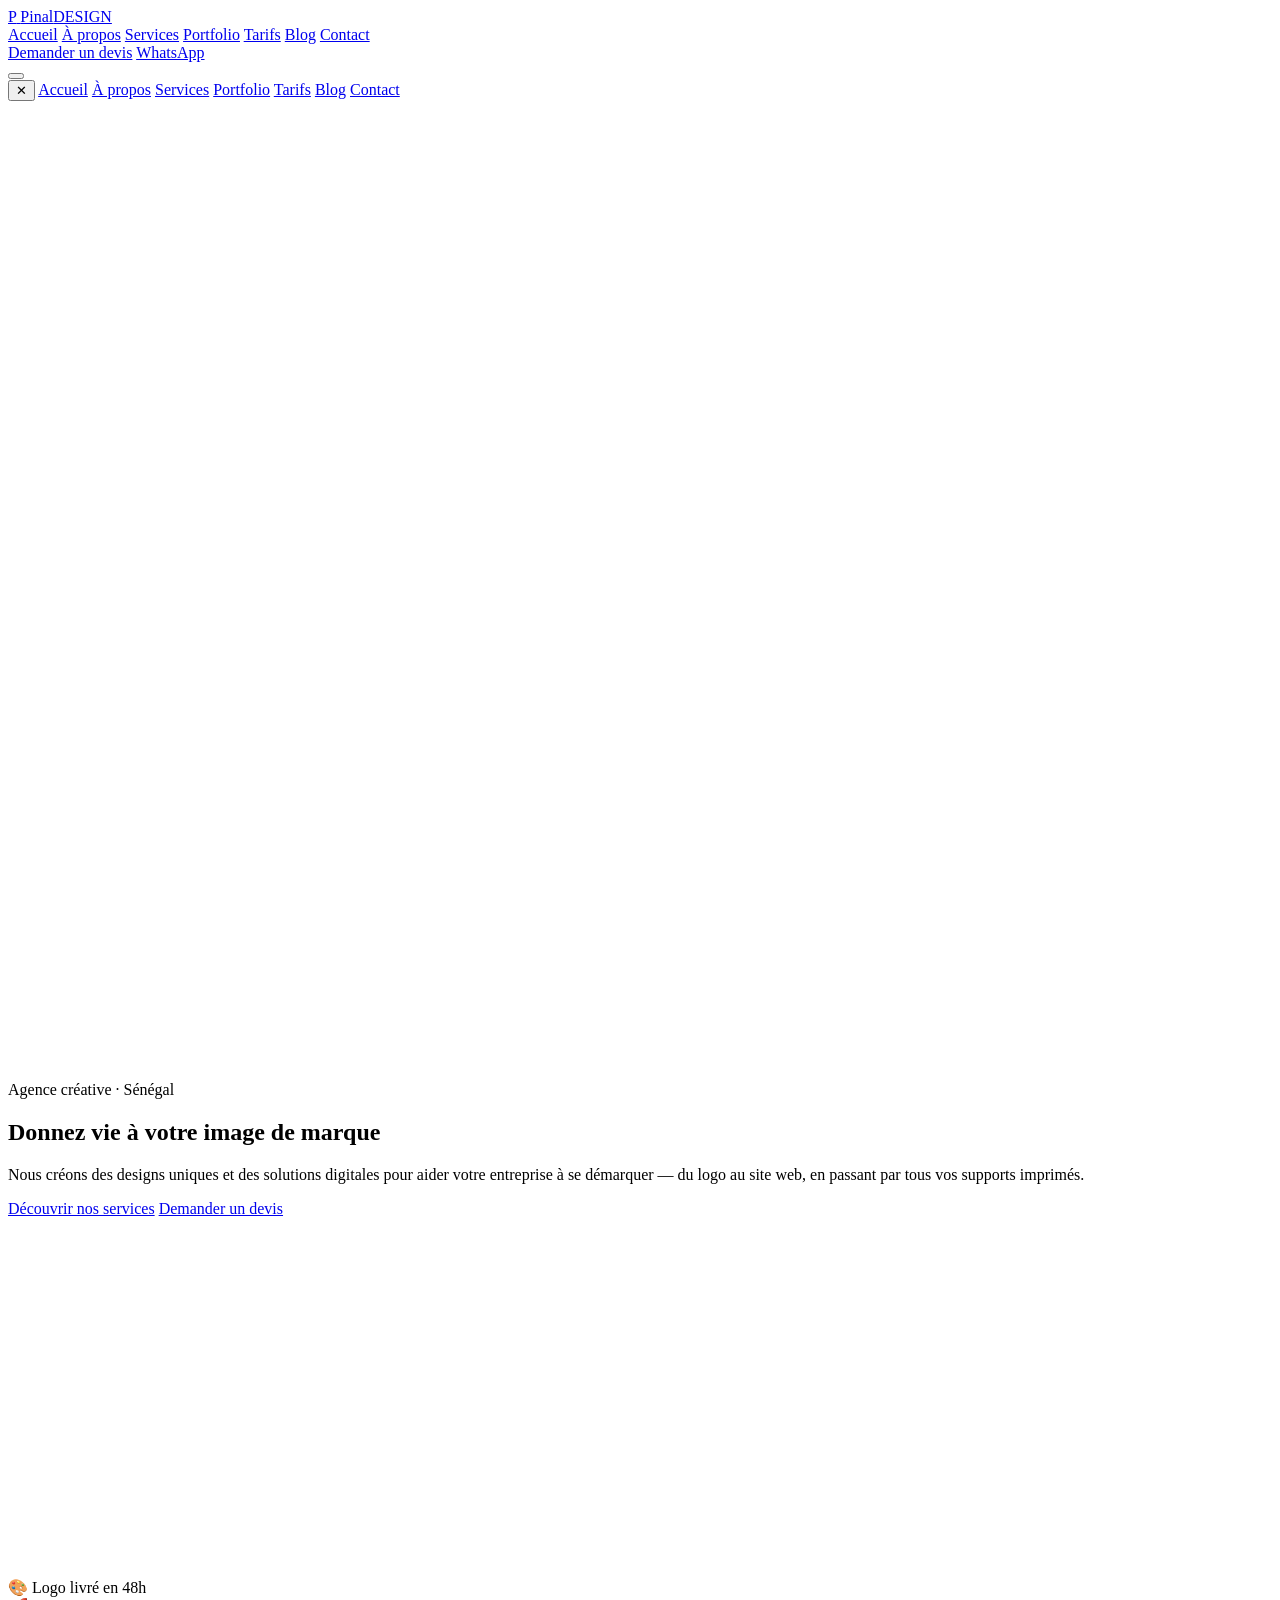
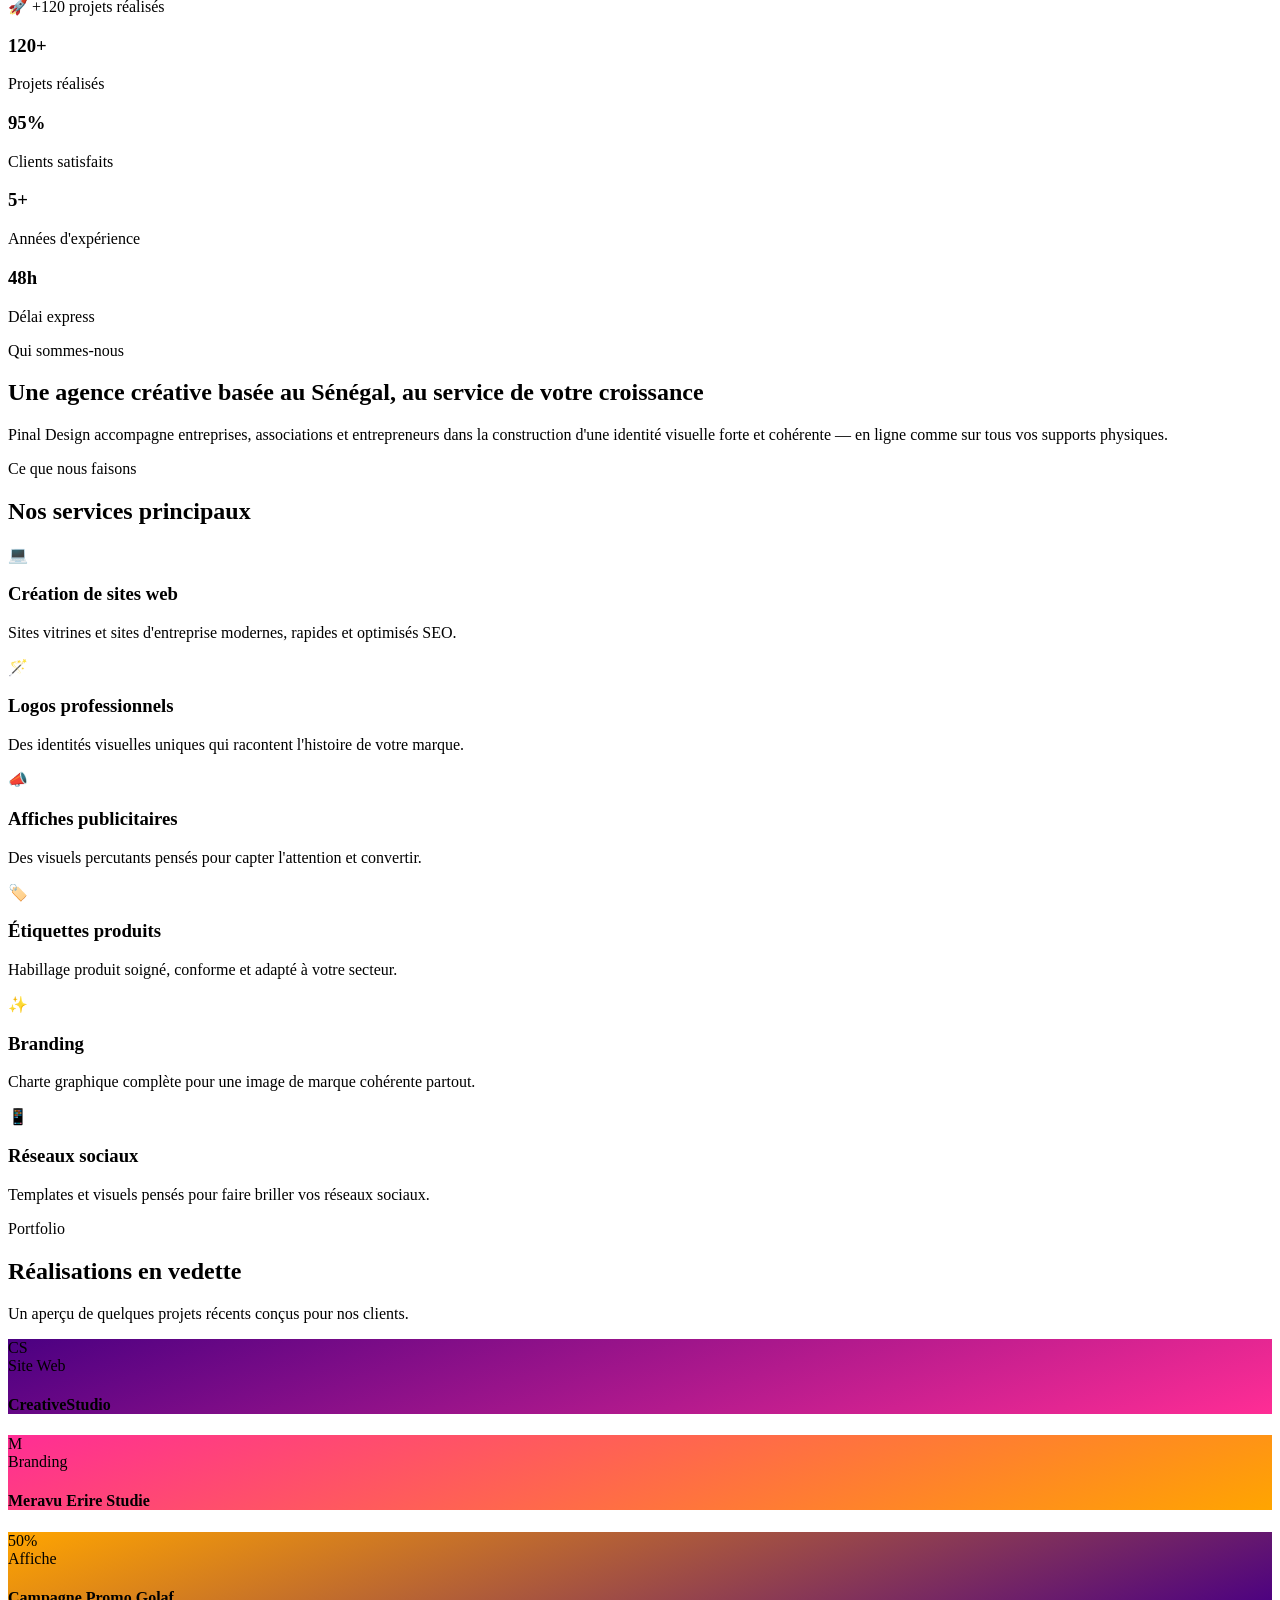
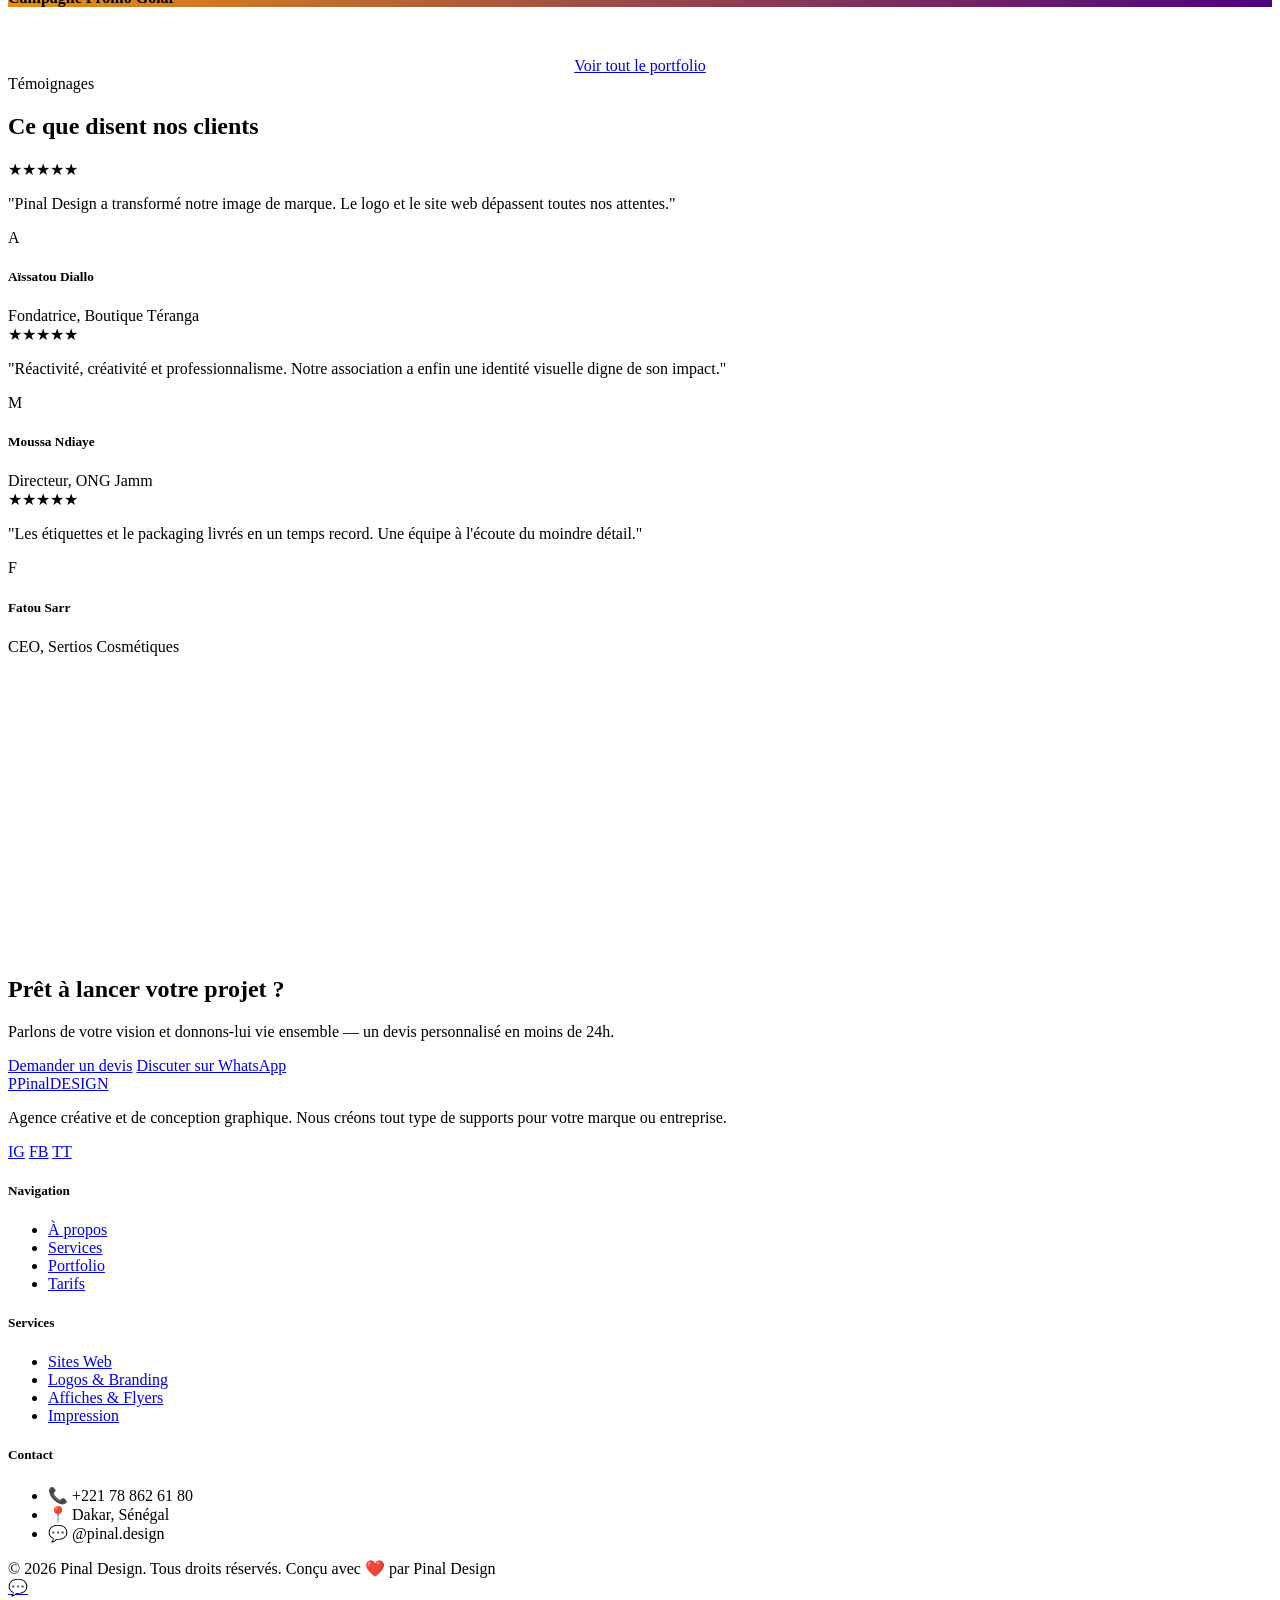
==== index.html @ b792a52a "Create index.html" ====
<!DOCTYPE html>
<html lang="fr">
<head>
<meta charset="UTF-8">
<meta name="viewport" content="width=device-width, initial-scale=1.0">
<title>Pinal Design — Agence Créative & Conception Graphique au Sénégal</title>
<meta name="description" content="Pinal Design est une agence créative sénégalaise spécialisée en branding, logos, sites web, affiches et supports imprimés. Donnez vie à votre image de marque.">
<link rel="icon" href="data:image/svg+xml,<svg xmlns=%22http://www.w3.org/2000/svg%22 viewBox=%220 0 100 100%22><text y=%22.9em%22 font-size=%2290%22>🎨</text></svg>">
<link rel="stylesheet" href="styles.css">
</head>
<body>

<!-- NAVBAR -->
<header class="navbar">
  <div class="container nav-inner">
    <a href="index.html" class="brand">
      <span class="mark">P</span>
      <span>Pinal<span class="sub">DESIGN</span></span>
    </a>
    <nav class="nav-links">
      <a href="index.html" class="active">Accueil</a>
      <a href="about.html">À propos</a>
      <a href="services.html">Services</a>
      <a href="portfolio.html">Portfolio</a>
      <a href="pricing.html">Tarifs</a>
      <a href="blog.html">Blog</a>
      <a href="contact.html">Contact</a>
    </nav>
    <div class="nav-cta">
      <a href="contact.html" class="btn btn-outline">Demander un devis</a>
      <a href="https://wa.me/221788626180" class="btn btn-primary">WhatsApp</a>
    </div>
    <button class="nav-toggle" aria-label="Menu"><span></span><span></span><span></span></button>
  </div>
</header>

<div class="mobile-menu">
  <button class="close-btn">✕</button>
  <a href="index.html">Accueil</a>
  <a href="about.html">À propos</a>
  <a href="services.html">Services</a>
  <a href="portfolio.html">Portfolio</a>
  <a href="pricing.html">Tarifs</a>
  <a href="blog.html">Blog</a>
  <a href="contact.html">Contact</a>
</div>

<!-- HERO -->
<section class="hero">
  <div class="blob" style="width:520px;height:520px;background:var(--violet);top:-120px;left:-160px;"></div>
  <div class="blob" style="width:460px;height:460px;background:var(--pink);bottom:-160px;right:-120px;opacity:0.35;"></div>
  <div class="container">
    <div class="hero-grid">
      <div class="reveal in">
        <div class="eyebrow">Agence créative · Sénégal</div>
        <h1>Donnez vie à <span class="grad-text">votre image</span> de marque</h1>
        <p class="lead">Nous créons des designs uniques et des solutions digitales pour aider votre entreprise à se démarquer — du logo au site web, en passant par tous vos supports imprimés.</p>
        <div class="hero-actions">
          <a href="services.html" class="btn btn-primary">Découvrir nos services</a>
          <a href="contact.html" class="btn btn-outline">Demander un devis</a>
        </div>
      </div>
      <div class="hero-visual reveal in">
        <div class="hero-card">
          <div class="shape" style="width:200px;height:200px;background:var(--grad-main);top:-40px;right:-40px;opacity:0.5;filter:blur(40px);"></div>
          <div class="shape" style="width:160px;height:160px;background:var(--orange);bottom:20px;left:-30px;opacity:0.3;filter:blur(50px);"></div>
        </div>
        <div class="float-chip" style="top:10%; left:-8%;">🎨 Logo livré en 48h</div>
        <div class="float-chip" style="bottom:14%; right:-10%; animation-delay:1.2s;">🚀 +120 projets réalisés</div>
      </div>
    </div>

    <div class="stats-bar">
      <div class="stat reveal"><h3>120+</h3><p>Projets réalisés</p></div>
      <div class="stat reveal"><h3>95%</h3><p>Clients satisfaits</p></div>
      <div class="stat reveal"><h3>5+</h3><p>Années d'expérience</p></div>
      <div class="stat reveal"><h3>48h</h3><p>Délai express</p></div>
    </div>
  </div>
</section>

<!-- PRESENTATION RAPIDE -->
<section>
  <div class="container">
    <div class="section-head reveal">
      <div class="eyebrow">Qui sommes-nous</div>
      <h2>Une agence créative basée au Sénégal, au service de votre croissance</h2>
      <p>Pinal Design accompagne entreprises, associations et entrepreneurs dans la construction d'une identité visuelle forte et cohérente — en ligne comme sur tous vos supports physiques.</p>
    </div>
  </div>
</section>

<!-- SERVICES PRINCIPAUX -->
<section style="padding-top:0;">
  <div class="container">
    <div class="section-head reveal">
      <div class="eyebrow">Ce que nous faisons</div>
      <h2>Nos services principaux</h2>
    </div>
    <div class="services-grid">
      <div class="card reveal">
        <div class="card-icon">💻</div>
        <h3>Création de sites web</h3>
        <p>Sites vitrines et sites d'entreprise modernes, rapides et optimisés SEO.</p>
      </div>
      <div class="card reveal">
        <div class="card-icon">🪄</div>
        <h3>Logos professionnels</h3>
        <p>Des identités visuelles uniques qui racontent l'histoire de votre marque.</p>
      </div>
      <div class="card reveal">
        <div class="card-icon">📣</div>
        <h3>Affiches publicitaires</h3>
        <p>Des visuels percutants pensés pour capter l'attention et convertir.</p>
      </div>
      <div class="card reveal">
        <div class="card-icon">🏷️</div>
        <h3>Étiquettes produits</h3>
        <p>Habillage produit soigné, conforme et adapté à votre secteur.</p>
      </div>
      <div class="card reveal">
        <div class="card-icon">✨</div>
        <h3>Branding</h3>
        <p>Charte graphique complète pour une image de marque cohérente partout.</p>
      </div>
      <div class="card reveal">
        <div class="card-icon">📱</div>
        <h3>Réseaux sociaux</h3>
        <p>Templates et visuels pensés pour faire briller vos réseaux sociaux.</p>
      </div>
    </div>
  </div>
</section>

<!-- REALISATIONS -->
<section>
  <div class="container">
    <div class="section-head reveal">
      <div class="eyebrow">Portfolio</div>
      <h2>Réalisations en vedette</h2>
      <p>Un aperçu de quelques projets récents conçus pour nos clients.</p>
    </div>
    <div class="work-grid">
      <div class="work-item reveal" style="background:linear-gradient(160deg,#4B0082,#FF2D95);">
        <div class="ph">CS</div>
        <div class="work-overlay"><span>Site Web</span><h4>CreativeStudio</h4></div>
      </div>
      <div class="work-item reveal" style="background:linear-gradient(160deg,#FF2D95,#FFA500);">
        <div class="ph">M</div>
        <div class="work-overlay"><span>Branding</span><h4>Meravu Erire Studie</h4></div>
      </div>
      <div class="work-item reveal" style="background:linear-gradient(160deg,#FFA500,#4B0082);">
        <div class="ph">50%</div>
        <div class="work-overlay"><span>Affiche</span><h4>Campagne Promo Golaf</h4></div>
      </div>
    </div>
    <div style="text-align:center; margin-top:50px;">
      <a href="portfolio.html" class="btn btn-outline">Voir tout le portfolio</a>
    </div>
  </div>
</section>

<!-- TESTIMONIALS -->
<section>
  <div class="container">
    <div class="section-head center reveal" style="margin-left:auto;margin-right:auto;">
      <div class="eyebrow">Témoignages</div>
      <h2>Ce que disent nos clients</h2>
    </div>
    <div class="testi-grid">
      <div class="testi-card reveal">
        <div class="testi-stars">★★★★★</div>
        <p>"Pinal Design a transformé notre image de marque. Le logo et le site web dépassent toutes nos attentes."</p>
        <div class="testi-person">
          <div class="testi-avatar">A</div>
          <div><h5>Aïssatou Diallo</h5><span>Fondatrice, Boutique Téranga</span></div>
        </div>
      </div>
      <div class="testi-card reveal">
        <div class="testi-stars">★★★★★</div>
        <p>"Réactivité, créativité et professionnalisme. Notre association a enfin une identité visuelle digne de son impact."</p>
        <div class="testi-person">
          <div class="testi-avatar">M</div>
          <div><h5>Moussa Ndiaye</h5><span>Directeur, ONG Jamm</span></div>
        </div>
      </div>
      <div class="testi-card reveal">
        <div class="testi-stars">★★★★★</div>
        <p>"Les étiquettes et le packaging livrés en un temps record. Une équipe à l'écoute du moindre détail."</p>
        <div class="testi-person">
          <div class="testi-avatar">F</div>
          <div><h5>Fatou Sarr</h5><span>CEO, Sertios Cosmétiques</span></div>
        </div>
      </div>
    </div>
  </div>
</section>

<!-- CTA -->
<section>
  <div class="container">
    <div class="cta-band reveal">
      <div class="blob" style="width:300px;height:300px;background:#fff;top:-100px;left:-60px;opacity:0.12;"></div>
      <h2>Prêt à lancer votre projet ?</h2>
      <p>Parlons de votre vision et donnons-lui vie ensemble — un devis personnalisé en moins de 24h.</p>
      <div class="hero-actions" style="justify-content:center;">
        <a href="contact.html" class="btn btn-primary">Demander un devis</a>
        <a href="https://wa.me/221788626180" class="btn btn-outline">Discuter sur WhatsApp</a>
      </div>
    </div>
  </div>
</section>

<!-- FOOTER -->
<footer>
  <div class="container">
    <div class="footer-grid">
      <div>
        <a href="index.html" class="brand"><span class="mark">P</span><span>Pinal<span class="sub">DESIGN</span></span></a>
        <p>Agence créative et de conception graphique. Nous créons tout type de supports pour votre marque ou entreprise.</p>
        <div class="social-row">
          <a href="#" aria-label="Instagram">IG</a>
          <a href="#" aria-label="Facebook">FB</a>
          <a href="#" aria-label="TikTok">TT</a>
        </div>
      </div>
      <div>
        <h5>Navigation</h5>
        <ul>
          <li><a href="about.html">À propos</a></li>
          <li><a href="services.html">Services</a></li>
          <li><a href="portfolio.html">Portfolio</a></li>
          <li><a href="pricing.html">Tarifs</a></li>
        </ul>
      </div>
      <div>
        <h5>Services</h5>
        <ul>
          <li><a href="services.html">Sites Web</a></li>
          <li><a href="services.html">Logos & Branding</a></li>
          <li><a href="services.html">Affiches & Flyers</a></li>
          <li><a href="services.html">Impression</a></li>
        </ul>
      </div>
      <div>
        <h5>Contact</h5>
        <ul>
          <li>📞 +221 78 862 61 80</li>
          <li>📍 Dakar, Sénégal</li>
          <li>💬 @pinal.design</li>
        </ul>
      </div>
    </div>
    <div class="footer-bottom">
      <span>© 2026 Pinal Design. Tous droits réservés.</span>
      <span>Conçu avec ❤️ par Pinal Design</span>
    </div>
  </div>
</footer>

<a href="https://wa.me/221788626180" class="wa-float" aria-label="WhatsApp">💬</a>

<script src="script.js"></script>
</body>
</html>
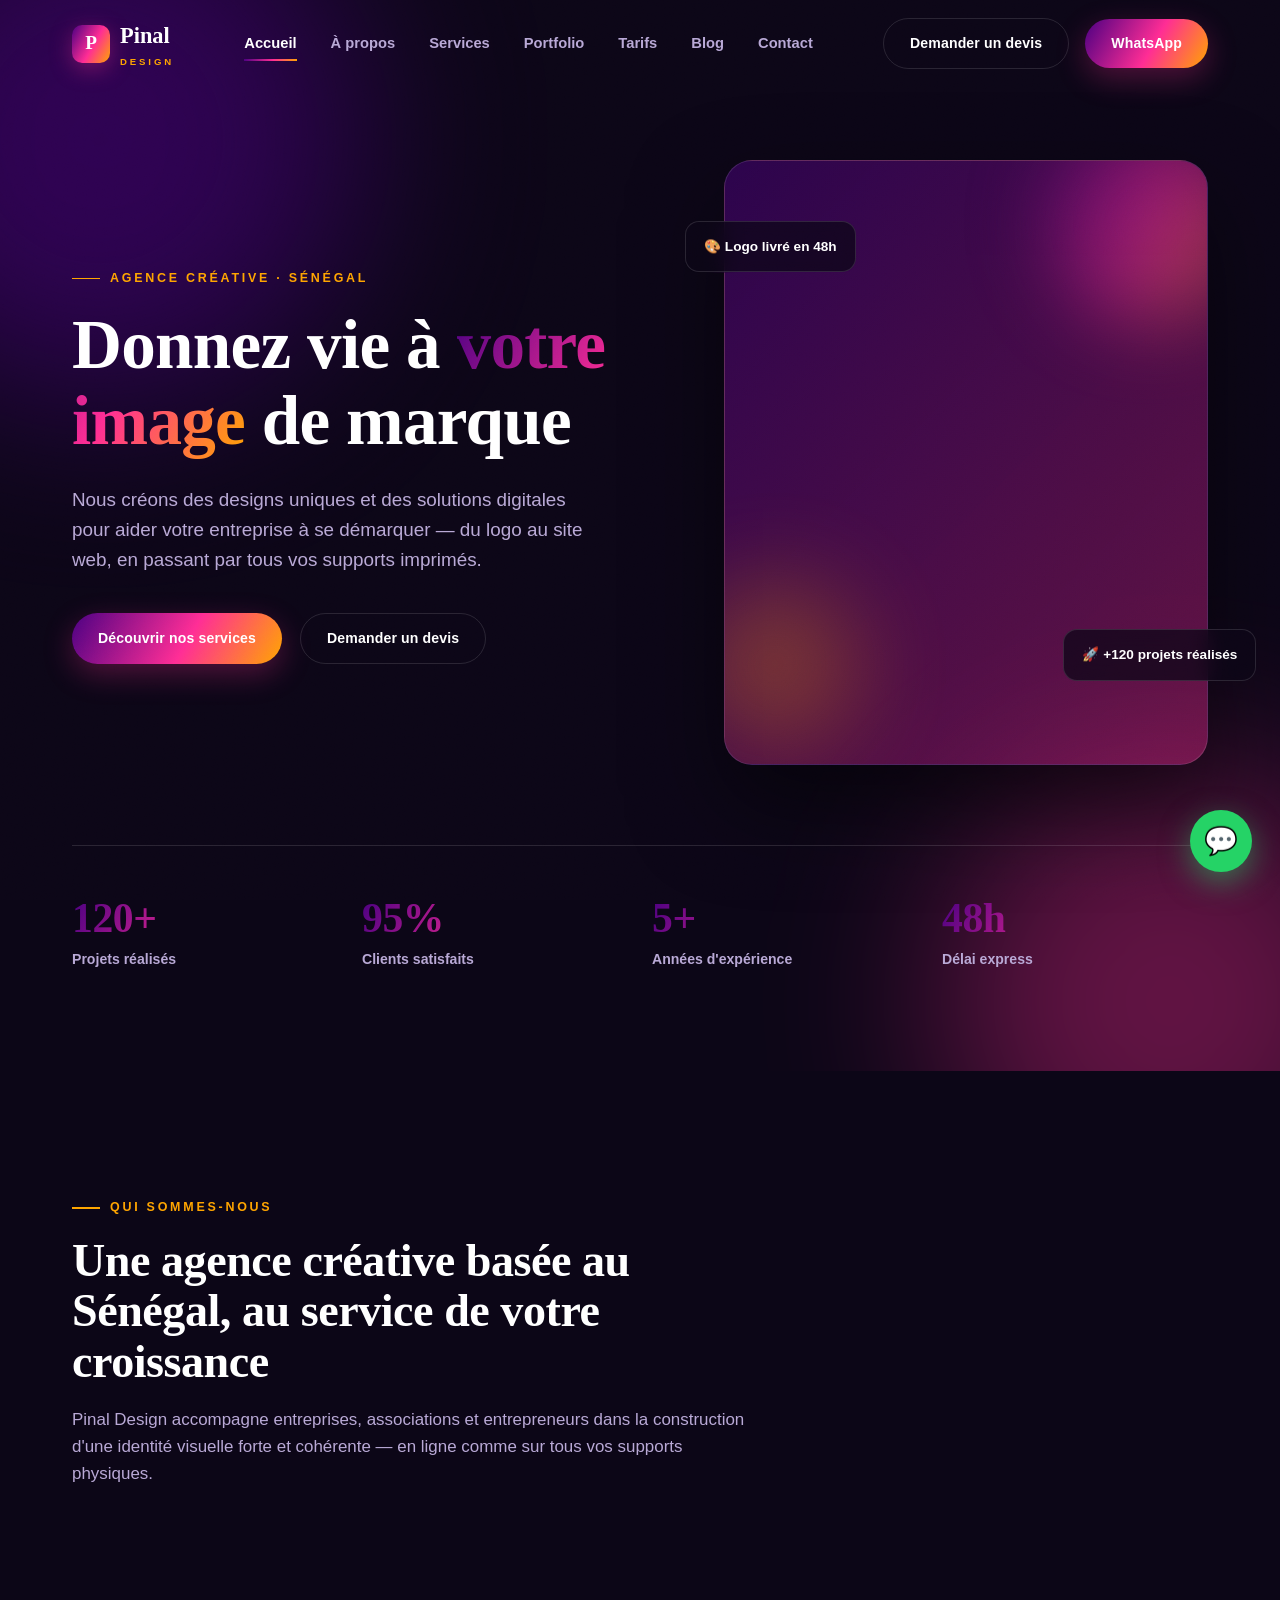
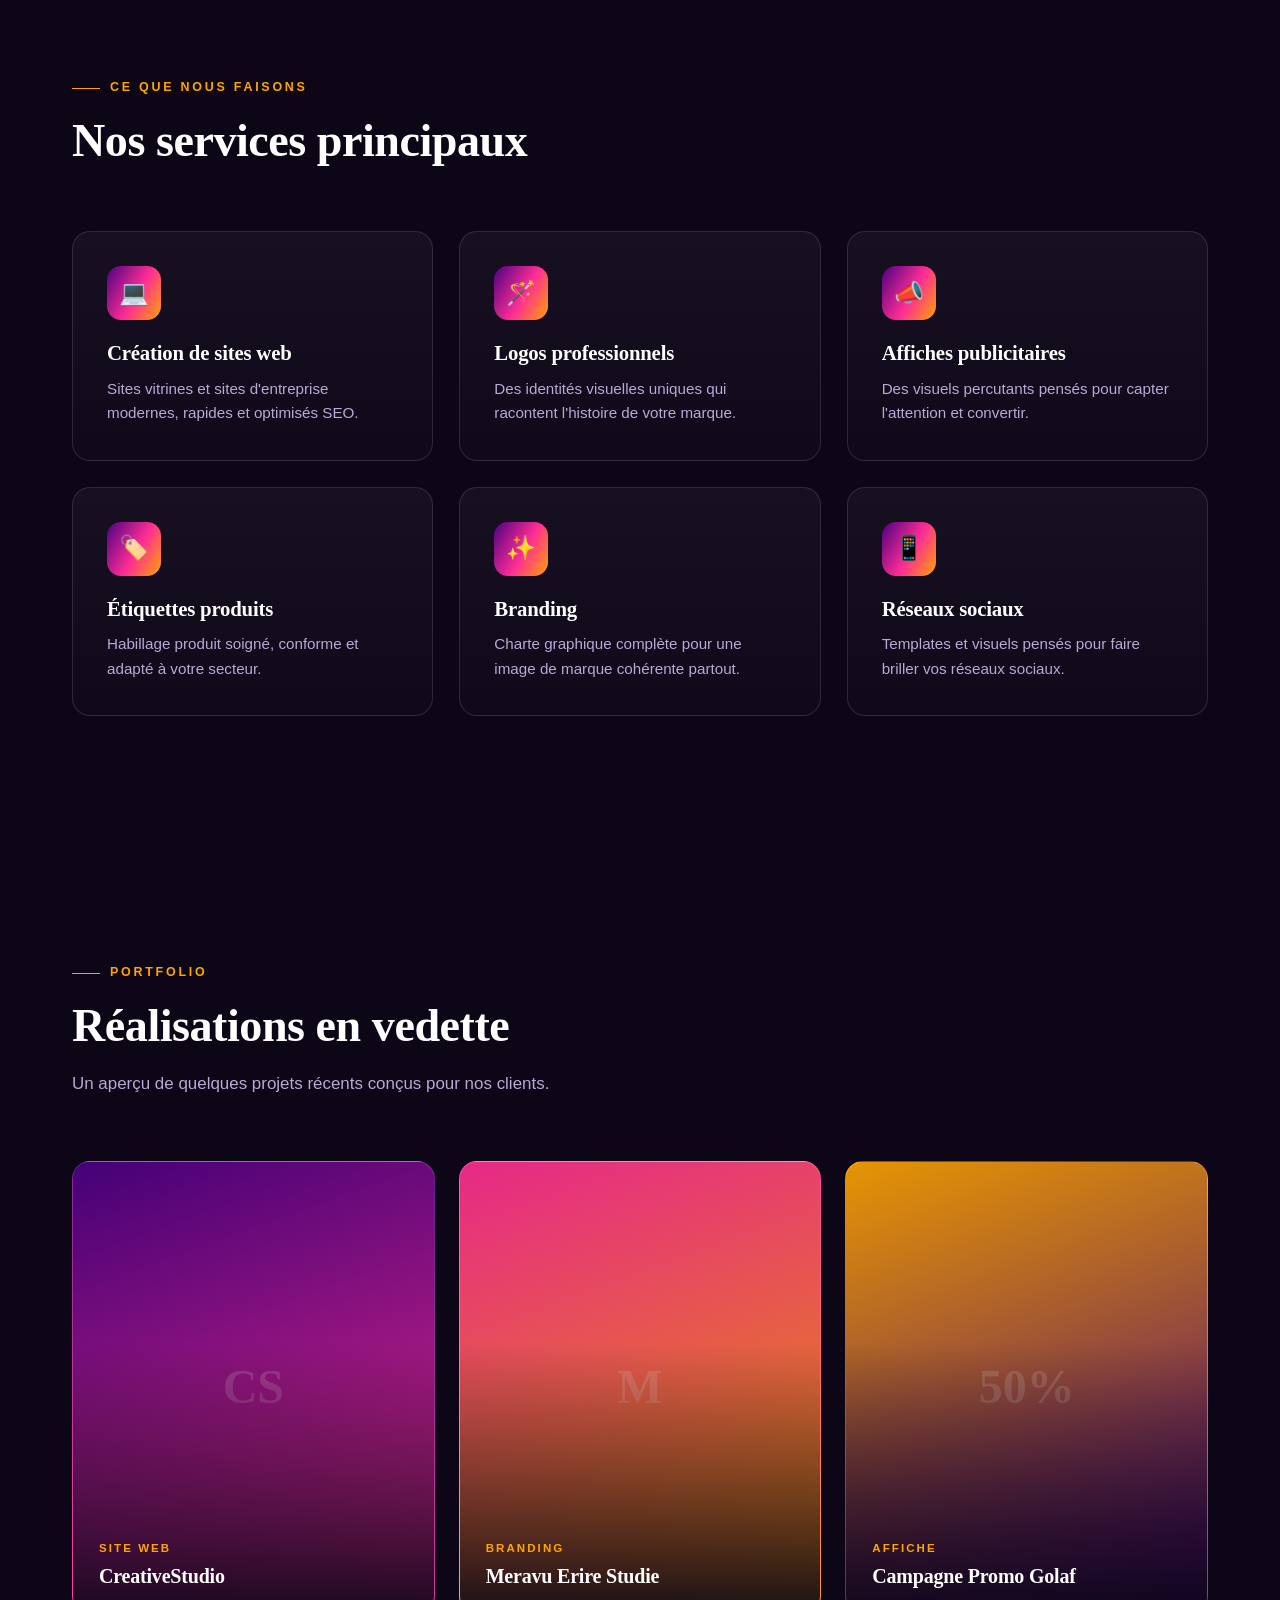
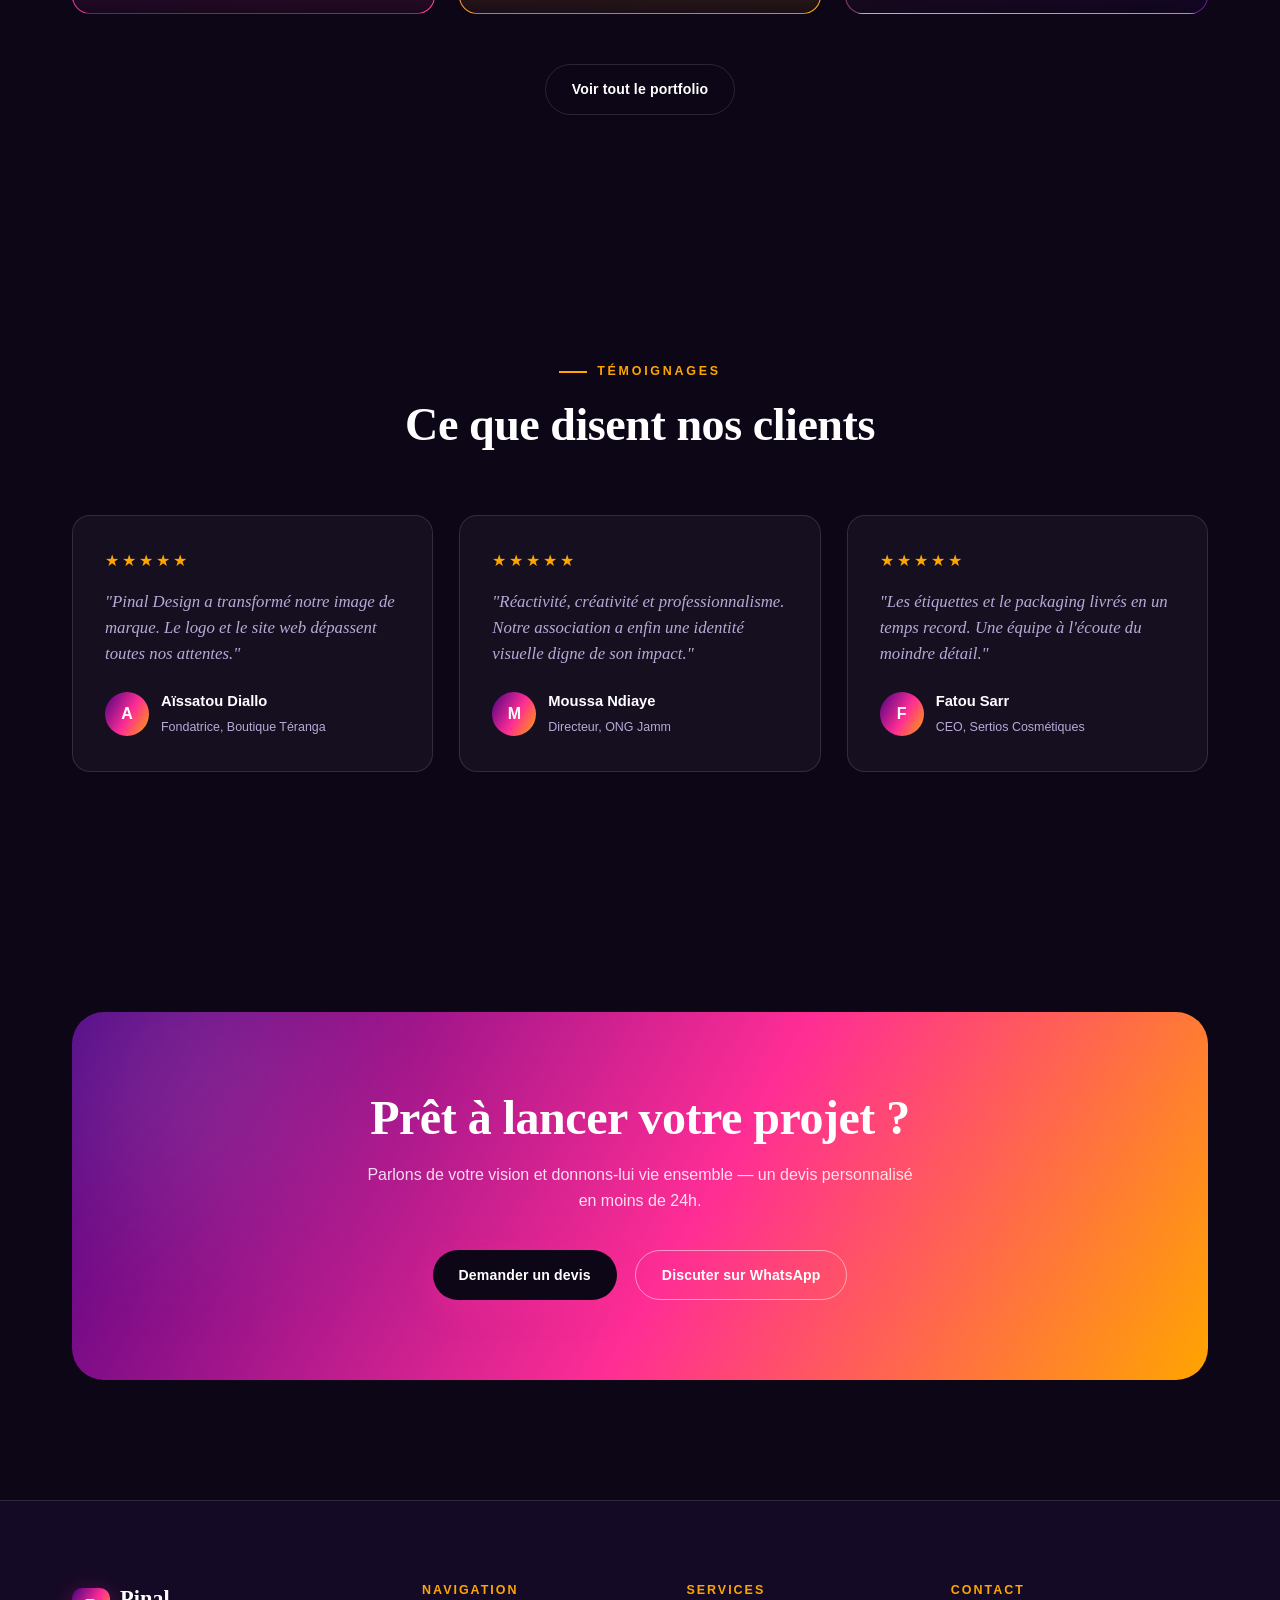
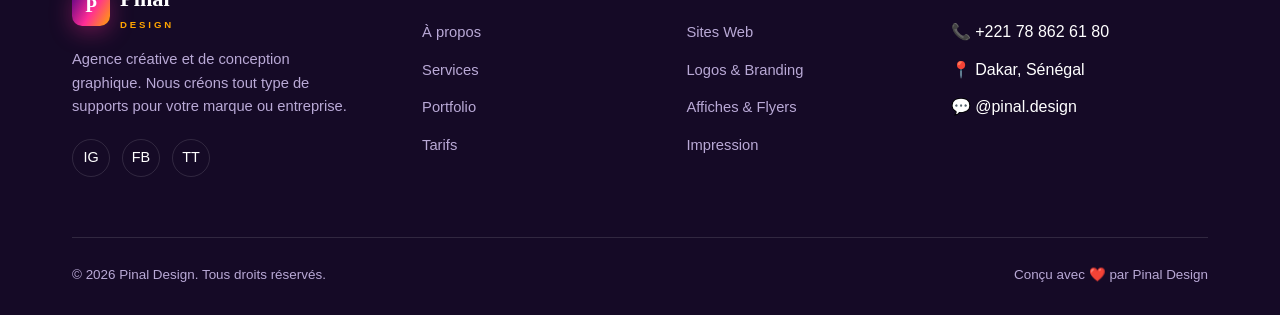
==== commit cd68d111: "Update index.html" ====
--- a/index.html
+++ b/index.html
@@ -6,8 +6,7 @@
 <title>Pinal Design — Agence Créative & Conception Graphique au Sénégal</title>
 <meta name="description" content="Pinal Design est une agence créative sénégalaise spécialisée en branding, logos, sites web, affiches et supports imprimés. Donnez vie à votre image de marque.">
 <link rel="icon" href="data:image/svg+xml,<svg xmlns=%22http://www.w3.org/2000/svg%22 viewBox=%220 0 100 100%22><text y=%22.9em%22 font-size=%2290%22>🎨</text></svg>">
-<link rel="stylesheet" href="styles.css">
-</head>
+<link rel="stylesheet" href="style.css">
 <body>
 
 <!-- NAVBAR -->
--- a/style.css
+++ b/style.css
@@ -0,0 +1,580 @@
+/* ============================================
+   PINAL DESIGN — Shared Stylesheet
+   Maximalist creative-agency, dark luxury theme
+   ============================================ */
+
+@import url('https://fonts.googleapis.com/css2?family=Fraunces:ital,opsz,wght@0,9..144,300;0,9..144,500;0,9..144,600;0,9..144,700;0,9..144,900;1,9..144,500&family=Manrope:wght@400;500;600;700;800&display=swap');
+
+:root{
+  --violet: #4B0082;
+  --violet-deep: #2c0050;
+  --violet-bright: #7c1fd1;
+  --pink: #FF2D95;
+  --orange: #FFA500;
+  --white: #FFFFFF;
+  --ink: #0c0617;
+  --ink-soft: #150a26;
+  --paper: #f8f3ee;
+  --muted: #b9a9d6;
+  --line: rgba(255,255,255,0.12);
+
+  --grad-main: linear-gradient(120deg, var(--violet) 0%, var(--pink) 55%, var(--orange) 100%);
+  --grad-soft: linear-gradient(135deg, rgba(75,0,130,0.5), rgba(255,45,149,0.35));
+
+  --font-display: 'Fraunces', serif;
+  --font-body: 'Manrope', sans-serif;
+
+  --container: 1200px;
+  --radius: 18px;
+}
+
+*,*::before,*::after{ box-sizing:border-box; margin:0; padding:0; }
+
+html{ scroll-behavior:smooth; }
+
+body{
+  background: var(--ink);
+  color: var(--white);
+  font-family: var(--font-body);
+  font-weight:400;
+  line-height:1.6;
+  overflow-x:hidden;
+  position:relative;
+}
+
+/* grain texture overlay */
+body::before{
+  content:"";
+  position:fixed;
+  inset:0;
+  pointer-events:none;
+  z-index:2;
+  opacity:0.045;
+  background-image:url("data:image/svg+xml,%3Csvg xmlns='http://www.w3.org/2000/svg' width='160' height='160'%3E%3Cfilter id='n'%3E%3CfeTurbulence type='fractalNoise' baseFrequency='0.9' numOctaves='2' stitchTiles='stitch'/%3E%3C/filter%3E%3Crect width='100%25' height='100%25' filter='url(%23n)'/%3E%3C/svg%3E");
+  mix-blend-mode:overlay;
+}
+
+img{ max-width:100%; display:block; }
+a{ color:inherit; text-decoration:none; }
+ul{ list-style:none; }
+button{ font-family:inherit; cursor:pointer; border:none; background:none; color:inherit; }
+
+.container{
+  max-width: var(--container);
+  margin:0 auto;
+  padding: 0 32px;
+}
+
+h1,h2,h3,h4{
+  font-family: var(--font-display);
+  font-weight:600;
+  letter-spacing:-0.01em;
+  line-height:1.1;
+}
+
+.eyebrow{
+  display:inline-flex;
+  align-items:center;
+  gap:10px;
+  font-size:0.78rem;
+  letter-spacing:0.22em;
+  text-transform:uppercase;
+  color: var(--orange);
+  font-weight:700;
+  margin-bottom:18px;
+}
+.eyebrow::before{
+  content:"";
+  width:28px; height:1.5px;
+  background: var(--orange);
+}
+
+/* ============ BACKDROP BLOBS ============ */
+.blob{
+  position:absolute;
+  border-radius:50%;
+  filter: blur(90px);
+  opacity:0.55;
+  pointer-events:none;
+  z-index:0;
+}
+
+/* ============ NAVBAR ============ */
+.navbar{
+  position:fixed;
+  top:0; left:0; right:0;
+  z-index:100;
+  padding:18px 0;
+  transition: all .35s ease;
+  background: rgba(12,6,23,0.0);
+  border-bottom: 1px solid transparent;
+}
+.navbar.scrolled{
+  background: rgba(12,6,23,0.82);
+  backdrop-filter: blur(16px) saturate(140%);
+  border-bottom: 1px solid var(--line);
+  padding:12px 0;
+}
+.nav-inner{
+  display:flex;
+  align-items:center;
+  justify-content:space-between;
+  gap:24px;
+}
+.brand{
+  display:flex;
+  align-items:center;
+  gap:10px;
+  font-family: var(--font-display);
+  font-weight:700;
+  font-size:1.4rem;
+}
+.brand .mark{
+  width:38px; height:38px;
+  border-radius:10px;
+  background: var(--grad-main);
+  display:flex; align-items:center; justify-content:center;
+  font-family: var(--font-display);
+  font-weight:900;
+  font-size:1.2rem;
+  box-shadow: 0 6px 22px rgba(255,45,149,0.35);
+}
+.brand .sub{
+  font-family: var(--font-body);
+  font-size:0.6rem;
+  letter-spacing:0.3em;
+  color: var(--orange);
+  display:block;
+  font-weight:700;
+}
+
+.nav-links{
+  display:flex;
+  align-items:center;
+  gap:34px;
+  font-size:0.92rem;
+  font-weight:600;
+}
+.nav-links a{
+  position:relative;
+  padding:6px 0;
+  color: var(--muted);
+  transition: color .25s ease;
+}
+.nav-links a:hover, .nav-links a.active{ color: var(--white); }
+.nav-links a::after{
+  content:"";
+  position:absolute; left:0; bottom:0;
+  width:0; height:2px;
+  background: var(--grad-main);
+  transition: width .3s ease;
+}
+.nav-links a:hover::after, .nav-links a.active::after{ width:100%; }
+
+.nav-cta{
+  display:flex; align-items:center; gap:16px;
+}
+.btn{
+  display:inline-flex;
+  align-items:center;
+  justify-content:center;
+  gap:8px;
+  padding:13px 26px;
+  border-radius:50px;
+  font-weight:700;
+  font-size:0.88rem;
+  letter-spacing:0.01em;
+  transition: transform .25s ease, box-shadow .25s ease, background .25s ease;
+  white-space:nowrap;
+}
+.btn-primary{
+  background: var(--grad-main);
+  color: var(--white);
+  box-shadow: 0 10px 30px rgba(255,45,149,0.28);
+}
+.btn-primary:hover{ transform: translateY(-3px); box-shadow: 0 16px 36px rgba(255,45,149,0.42); }
+.btn-outline{
+  border:1.5px solid var(--line);
+  color: var(--white);
+}
+.btn-outline:hover{ border-color: var(--orange); background: rgba(255,165,0,0.08); }
+.btn-block{ width:100%; }
+
+.nav-toggle{
+  display:none;
+  flex-direction:column;
+  gap:5px;
+  width:30px;
+}
+.nav-toggle span{
+  height:2px; width:100%;
+  background: var(--white);
+  border-radius:2px;
+  transition: all .3s ease;
+}
+
+/* ============ MOBILE NAV ============ */
+.mobile-menu{
+  position:fixed;
+  inset:0;
+  background: var(--ink-soft);
+  z-index:99;
+  display:flex;
+  flex-direction:column;
+  align-items:center;
+  justify-content:center;
+  gap:30px;
+  transform: translateY(-100%);
+  transition: transform .4s cubic-bezier(.7,0,.3,1);
+}
+.mobile-menu.open{ transform: translateY(0); }
+.mobile-menu a{
+  font-family: var(--font-display);
+  font-size:2rem;
+  font-weight:600;
+}
+.mobile-menu .close-btn{
+  position:absolute; top:24px; right:32px;
+  font-size:2rem;
+}
+
+/* ============ HERO ============ */
+.hero{
+  position:relative;
+  min-height:100vh;
+  display:flex;
+  align-items:center;
+  padding: 160px 0 100px;
+  overflow:hidden;
+}
+.hero-grid{
+  display:grid;
+  grid-template-columns: 1.1fr 0.9fr;
+  gap:60px;
+  align-items:center;
+  position:relative;
+  z-index:1;
+}
+.hero h1{
+  font-size: clamp(2.8rem, 5.4vw, 5rem);
+  margin-bottom:26px;
+}
+.hero h1 .grad-text{
+  background: var(--grad-main);
+  -webkit-background-clip:text;
+  background-clip:text;
+  color:transparent;
+}
+.hero p.lead{
+  font-size:1.18rem;
+  color: var(--muted);
+  max-width:520px;
+  margin-bottom:38px;
+}
+.hero-actions{ display:flex; gap:18px; flex-wrap:wrap; }
+
+.hero-visual{
+  position:relative;
+  display:flex;
+  align-items:center;
+  justify-content:center;
+}
+.hero-card{
+  position:relative;
+  width:100%;
+  aspect-ratio: 4/5;
+  border-radius:28px;
+  background: var(--grad-soft);
+  border:1px solid var(--line);
+  overflow:hidden;
+  box-shadow: 0 40px 90px rgba(0,0,0,0.5);
+}
+.hero-card .shape{
+  position:absolute;
+  border-radius:50%;
+}
+.float-chip{
+  position:absolute;
+  background: rgba(12,6,23,0.75);
+  backdrop-filter: blur(10px);
+  border:1px solid var(--line);
+  border-radius:14px;
+  padding:14px 18px;
+  font-size:0.85rem;
+  font-weight:700;
+  display:flex;
+  align-items:center;
+  gap:10px;
+  animation: floaty 5s ease-in-out infinite;
+}
+@keyframes floaty{
+  0%,100%{ transform:translateY(0); }
+  50%{ transform:translateY(-14px); }
+}
+
+.stats-bar{
+  display:grid;
+  grid-template-columns:repeat(4,1fr);
+  gap:24px;
+  margin-top:80px;
+  padding-top:50px;
+  border-top:1px solid var(--line);
+  position:relative; z-index:1;
+}
+.stat h3{
+  font-size:2.6rem;
+  background: var(--grad-main);
+  -webkit-background-clip:text; background-clip:text; color:transparent;
+  margin-bottom:6px;
+}
+.stat p{ color:var(--muted); font-size:0.88rem; font-weight:600; }
+
+/* ============ SECTION GENERIC ============ */
+section{ position:relative; padding:120px 0; }
+.section-head{
+  max-width:680px;
+  margin-bottom:64px;
+}
+.section-head.center{ margin-left:auto; margin-right:auto; text-align:center; }
+.section-head h2{ font-size: clamp(2rem,3.6vw,3rem); margin-bottom:18px; }
+.section-head p{ color:var(--muted); font-size:1.06rem; }
+
+/* ============ CARDS ============ */
+.card{
+  background: linear-gradient(180deg, rgba(255,255,255,0.045), rgba(255,255,255,0.015));
+  border:1px solid var(--line);
+  border-radius: var(--radius);
+  padding:34px;
+  transition: transform .35s ease, border-color .35s ease, background .35s ease;
+  position:relative;
+  overflow:hidden;
+}
+.card:hover{
+  transform: translateY(-8px);
+  border-color: rgba(255,165,0,0.4);
+}
+.card-icon{
+  width:54px; height:54px;
+  border-radius:14px;
+  display:flex; align-items:center; justify-content:center;
+  font-size:1.5rem;
+  margin-bottom:22px;
+  background: var(--grad-main);
+}
+.card h3{ font-size:1.3rem; margin-bottom:12px; }
+.card p{ color:var(--muted); font-size:0.95rem; }
+
+.services-grid{
+  display:grid;
+  grid-template-columns:repeat(3,1fr);
+  gap:26px;
+}
+
+/* ============ PORTFOLIO PREVIEW ============ */
+.work-grid{
+  display:grid;
+  grid-template-columns:repeat(3,1fr);
+  gap:24px;
+}
+.work-item{
+  position:relative;
+  border-radius:var(--radius);
+  overflow:hidden;
+  aspect-ratio:4/5;
+  border:1px solid var(--line);
+}
+.work-item .ph{
+  position:absolute; inset:0;
+  display:flex; align-items:center; justify-content:center;
+  font-family:var(--font-display);
+  font-size:3rem; font-weight:700;
+  color:rgba(255,255,255,0.18);
+}
+.work-overlay{
+  position:absolute; inset:0;
+  background: linear-gradient(0deg, rgba(12,6,23,0.94) 0%, rgba(12,6,23,0.1) 60%);
+  display:flex; flex-direction:column; justify-content:flex-end;
+  padding:26px;
+  opacity:1;
+  transform:translateY(0);
+  transition: transform .4s ease;
+}
+.work-item:hover .work-overlay{ transform:translateY(0); }
+.work-overlay span{
+  font-size:0.72rem; letter-spacing:0.18em; text-transform:uppercase;
+  color: var(--orange); font-weight:700; margin-bottom:8px;
+}
+.work-overlay h4{ font-family:var(--font-display); font-size:1.25rem; }
+
+/* ============ TESTIMONIALS ============ */
+.testi-grid{
+  display:grid;
+  grid-template-columns:repeat(3,1fr);
+  gap:26px;
+}
+.testi-card{
+  background: rgba(255,255,255,0.04);
+  border:1px solid var(--line);
+  border-radius:var(--radius);
+  padding:32px;
+}
+.testi-stars{ color:var(--orange); margin-bottom:16px; letter-spacing:3px; }
+.testi-card p{ color:var(--muted); font-style:italic; margin-bottom:22px; font-family:var(--font-display); font-size:1.05rem; line-height:1.55;}
+.testi-person{ display:flex; align-items:center; gap:12px; }
+.testi-avatar{
+  width:44px; height:44px; border-radius:50%;
+  background: var(--grad-main);
+  display:flex; align-items:center; justify-content:center;
+  font-weight:700;
+}
+.testi-person h5{ font-size:0.92rem; }
+.testi-person span{ font-size:0.78rem; color:var(--muted); }
+
+/* ============ CTA BAND ============ */
+.cta-band{
+  border-radius:32px;
+  background: var(--grad-main);
+  padding:80px 60px;
+  text-align:center;
+  position:relative;
+  overflow:hidden;
+}
+.cta-band h2{ font-size:clamp(2rem,4vw,3rem); margin-bottom:18px; color:var(--white); }
+.cta-band p{ color:rgba(255,255,255,0.85); margin-bottom:36px; max-width:560px; margin-inline:auto; }
+.cta-band .btn-primary{ background: var(--ink); }
+.cta-band .btn-outline{ border-color: rgba(255,255,255,0.5); }
+
+/* ============ FOOTER ============ */
+footer{
+  background: var(--ink-soft);
+  border-top:1px solid var(--line);
+  padding:80px 0 30px;
+  position:relative;
+  z-index:1;
+}
+.footer-grid{
+  display:grid;
+  grid-template-columns: 1.4fr 1fr 1fr 1.2fr;
+  gap:50px;
+  margin-bottom:60px;
+}
+.footer-grid p{ color:var(--muted); font-size:0.92rem; margin-top:16px; max-width:280px; }
+.footer-grid h5{
+  font-size:0.78rem; letter-spacing:0.16em; text-transform:uppercase;
+  color: var(--orange); margin-bottom:18px; font-weight:700;
+}
+.footer-grid ul li{ margin-bottom:12px; }
+.footer-grid ul a{ color:var(--muted); font-size:0.92rem; transition:color .2s; }
+.footer-grid ul a:hover{ color:var(--white); }
+.social-row{ display:flex; gap:12px; margin-top:20px; }
+.social-row a{
+  width:38px; height:38px; border-radius:50%;
+  border:1px solid var(--line);
+  display:flex; align-items:center; justify-content:center;
+  font-size:0.9rem;
+  transition: all .25s;
+}
+.social-row a:hover{ background: var(--grad-main); border-color:transparent; }
+.footer-bottom{
+  border-top:1px solid var(--line);
+  padding-top:26px;
+  display:flex;
+  justify-content:space-between;
+  align-items:center;
+  font-size:0.84rem;
+  color:var(--muted);
+  flex-wrap:wrap;
+  gap:12px;
+}
+
+/* ============ WHATSAPP FLOAT ============ */
+.wa-float{
+  position:fixed;
+  bottom:28px; right:28px;
+  z-index:200;
+  width:62px; height:62px;
+  border-radius:50%;
+  background:#25D366;
+  display:flex; align-items:center; justify-content:center;
+  font-size:1.7rem;
+  box-shadow:0 10px 30px rgba(37,211,102,0.5);
+  animation: pulse-wa 2.4s ease-in-out infinite;
+}
+@keyframes pulse-wa{
+  0%,100%{ box-shadow:0 10px 30px rgba(37,211,102,0.5); }
+  50%{ box-shadow:0 10px 30px rgba(37,211,102,0.85), 0 0 0 10px rgba(37,211,102,0.08); }
+}
+
+/* ============ PAGE HEADER (inner pages) ============ */
+.page-header{
+  position:relative;
+  padding:170px 0 90px;
+  overflow:hidden;
+}
+.page-header h1{ font-size:clamp(2.4rem,5vw,4rem); margin-bottom:18px; }
+.breadcrumb{ color:var(--muted); font-size:0.9rem; font-weight:600; }
+.breadcrumb span{ color:var(--orange); }
+
+/* ============ REVEAL ANIM ============ */
+.reveal{ opacity:0; transform: translateY(34px); transition: opacity .8s ease, transform .8s ease; }
+.reveal.in{ opacity:1; transform:translateY(0); }
+
+/* ============ FORM ============ */
+.form-grid{
+  display:grid;
+  grid-template-columns:1fr 1fr;
+  gap:20px;
+}
+.field{ display:flex; flex-direction:column; gap:8px; }
+.field.full{ grid-column: 1/-1; }
+.field label{ font-size:0.84rem; font-weight:700; color:var(--muted); }
+.field input, .field select, .field textarea{
+  background: rgba(255,255,255,0.04);
+  border:1px solid var(--line);
+  border-radius:12px;
+  padding:14px 16px;
+  color:var(--white);
+  font-family:inherit;
+  font-size:0.95rem;
+  transition: border-color .25s;
+}
+.field input:focus, .field select:focus, .field textarea:focus{
+  outline:none; border-color: var(--orange);
+}
+.field textarea{ resize:vertical; min-height:120px; }
+
+/* ============ MISC UTILS ============ */
+.grad-divider{ height:2px; background:var(--grad-main); border:none; border-radius:2px; }
+.tag-pill{
+  display:inline-block;
+  padding:8px 18px;
+  border-radius:50px;
+  font-size:0.78rem;
+  font-weight:700;
+  border:1px solid var(--line);
+  background: rgba(255,255,255,0.04);
+  transition: all .25s;
+}
+.tag-pill.active, .tag-pill:hover{
+  background: var(--grad-main);
+  border-color:transparent;
+}
+
+/* ============ RESPONSIVE ============ */
+@media (max-width: 980px){
+  .nav-links, .nav-cta .btn-outline{ display:none; }
+  .nav-toggle{ display:flex; }
+  .hero-grid{ grid-template-columns:1fr; }
+  .hero-visual{ order:-1; max-width:340px; margin:0 auto; }
+  .stats-bar{ grid-template-columns:repeat(2,1fr); }
+  .services-grid, .work-grid, .testi-grid{ grid-template-columns:repeat(2,1fr); }
+  .footer-grid{ grid-template-columns:1fr 1fr; }
+  .form-grid{ grid-template-columns:1fr; }
+}
+@media (max-width: 620px){
+  .container{ padding:0 20px; }
+  .services-grid, .work-grid, .testi-grid{ grid-template-columns:1fr; }
+  .footer-grid{ grid-template-columns:1fr; }
+  .stats-bar{ grid-template-columns:repeat(2,1fr); gap:30px 16px; }
+  .cta-band{ padding:50px 26px; }
+}
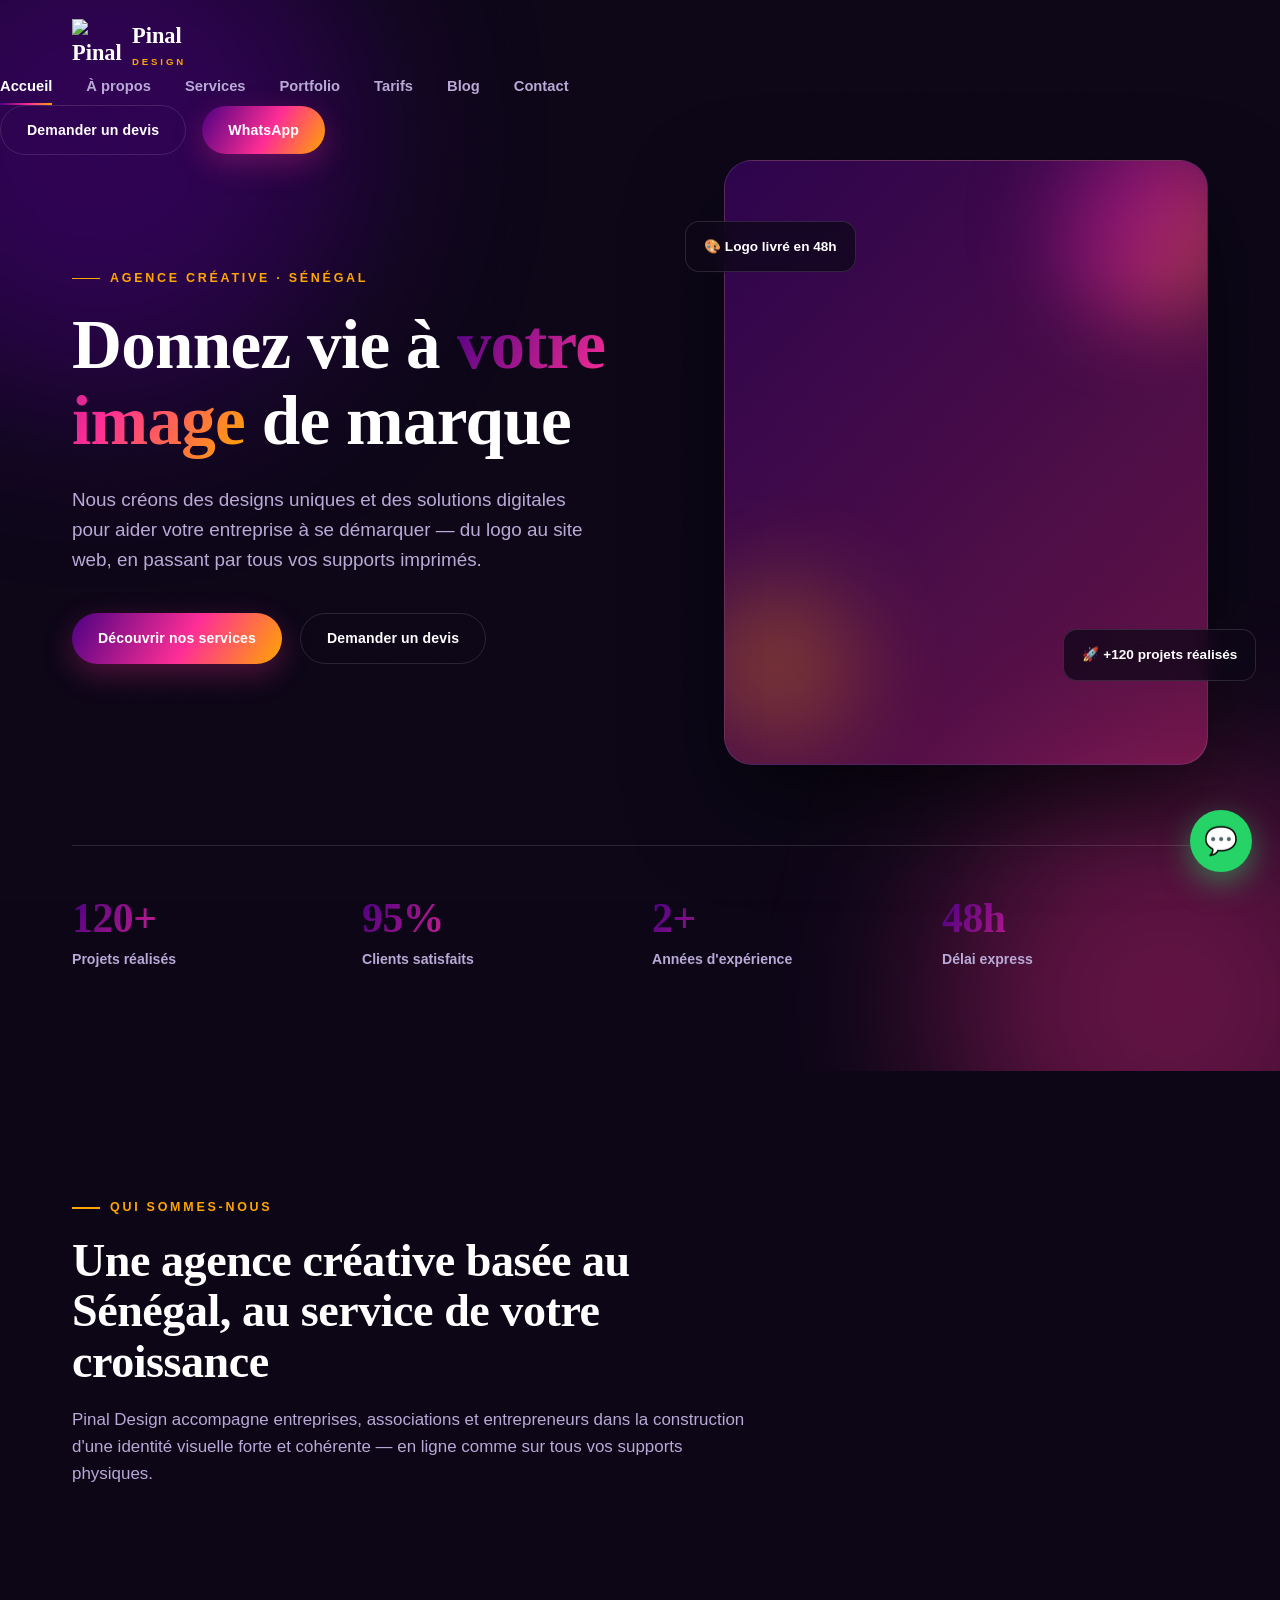
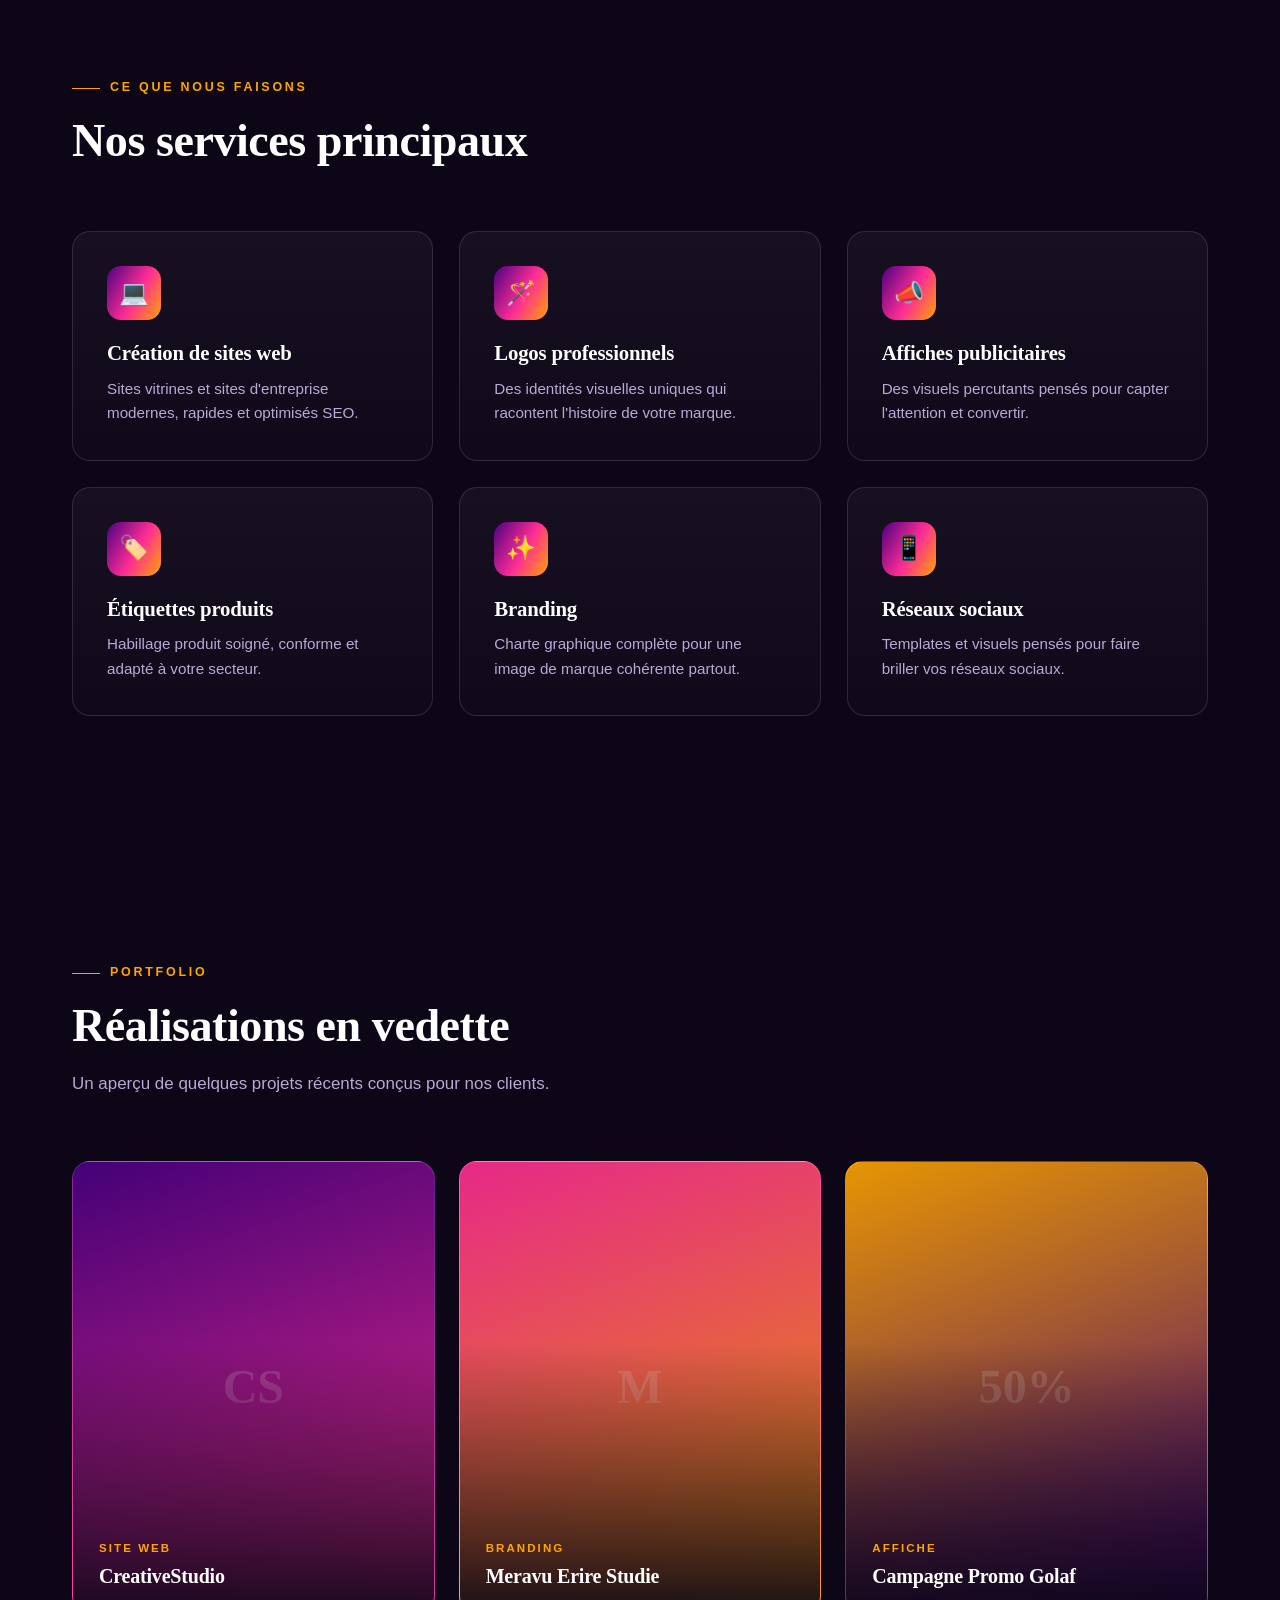
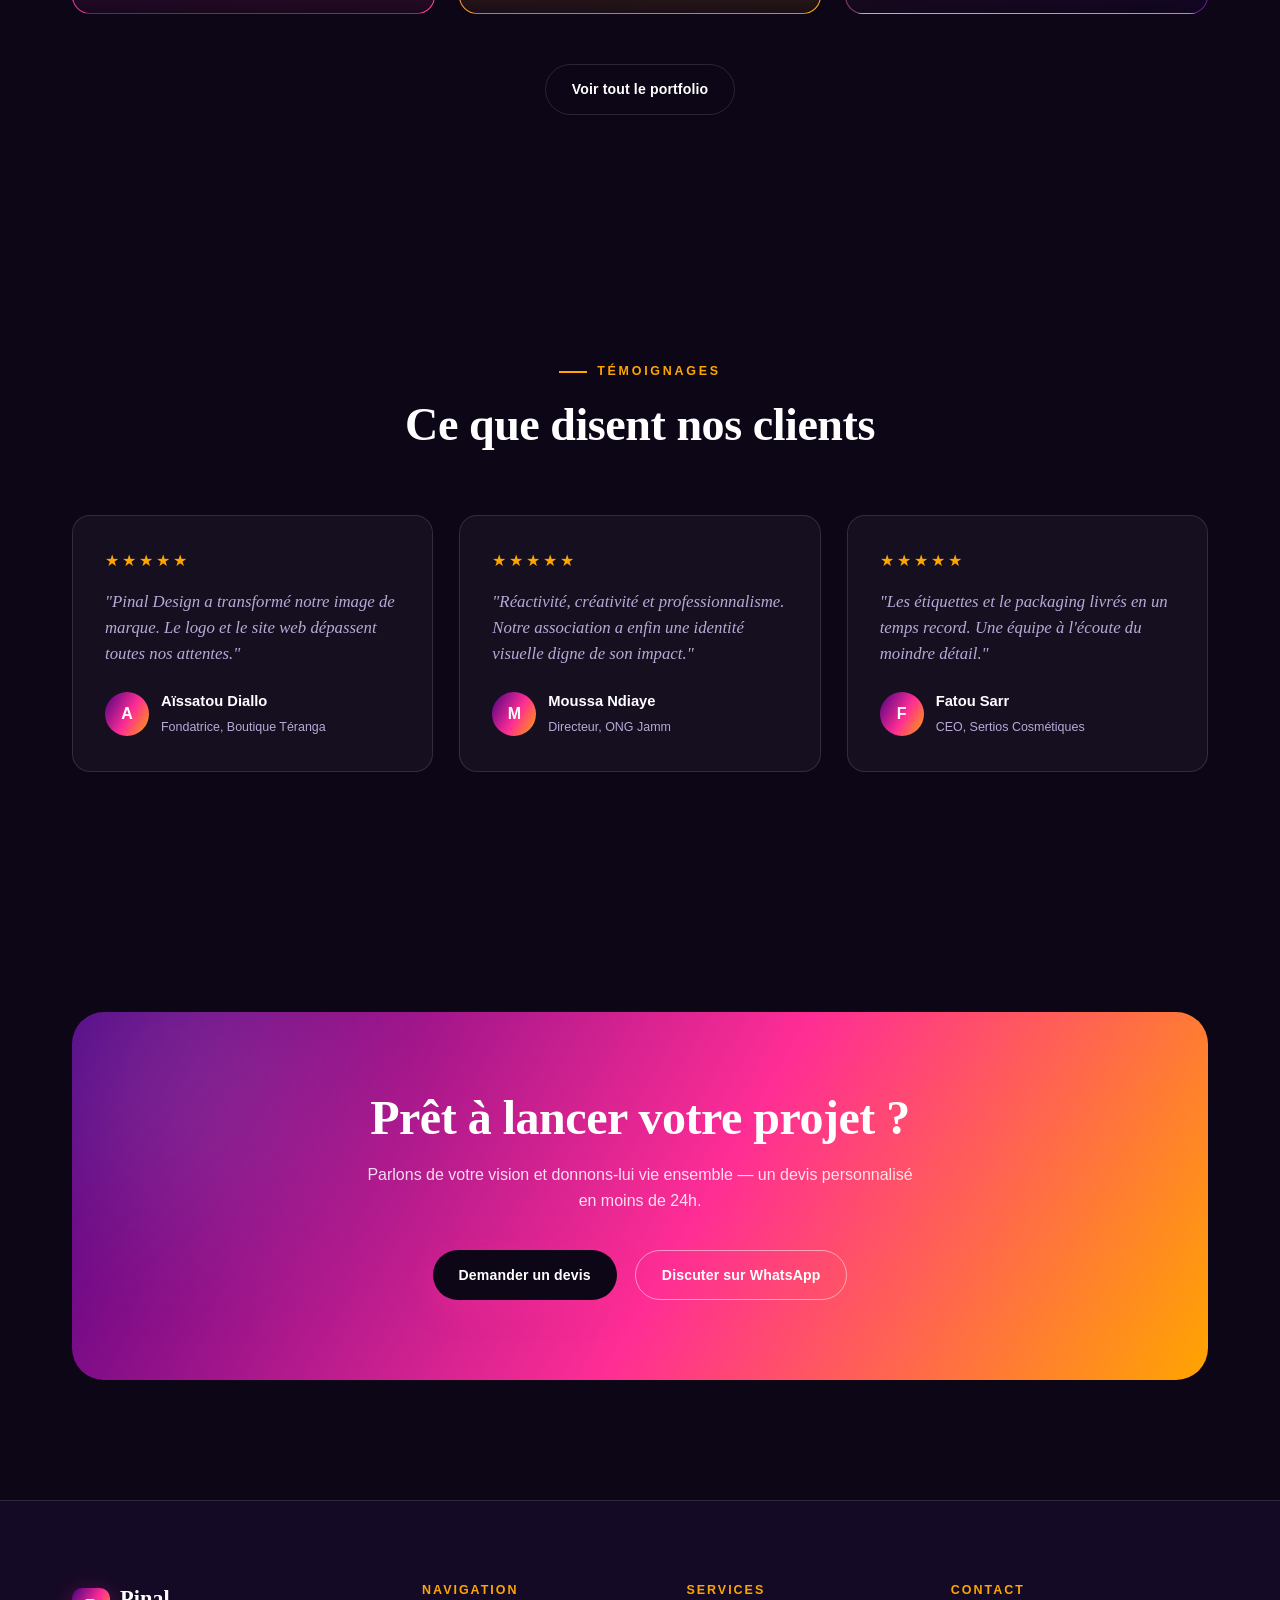
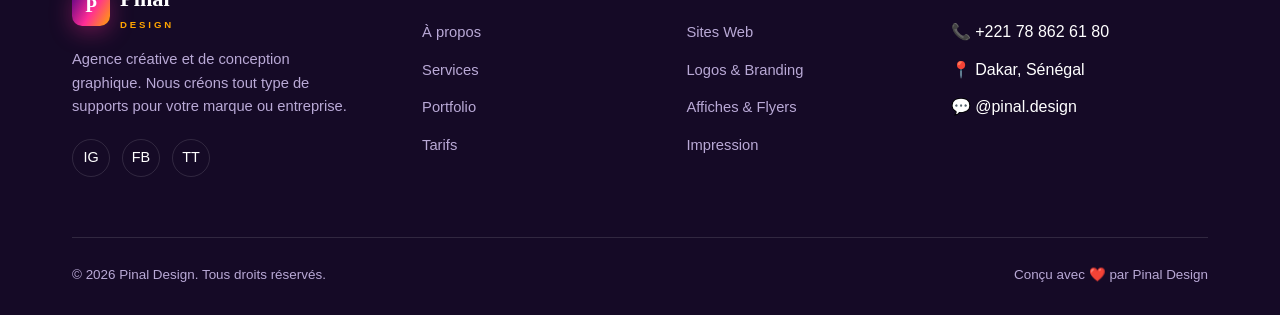
==== commit 78104131: "Update index.html" ====
--- a/index.html
+++ b/index.html
@@ -6,16 +6,603 @@
 <title>Pinal Design — Agence Créative & Conception Graphique au Sénégal</title>
 <meta name="description" content="Pinal Design est une agence créative sénégalaise spécialisée en branding, logos, sites web, affiches et supports imprimés. Donnez vie à votre image de marque.">
 <link rel="icon" href="data:image/svg+xml,<svg xmlns=%22http://www.w3.org/2000/svg%22 viewBox=%220 0 100 100%22><text y=%22.9em%22 font-size=%2290%22>🎨</text></svg>">
-<link rel="stylesheet" href="style.css">
+  <style>
+:root{
+  --violet: #4B0082;
+  --violet-deep: #2c0050;
+  --violet-bright: #7c1fd1;
+  --pink: #FF2D95;
+  --orange: #FFA500;
+  --white: #FFFFFF;
+  --ink: #0c0617;
+  --ink-soft: #150a26;
+  --paper: #f8f3ee;
+  --muted: #b9a9d6;
+  --line: rgba(255,255,255,0.12);
+
+  --grad-main: linear-gradient(120deg, var(--violet) 0%, var(--pink) 55%, var(--orange) 100%);
+  --grad-soft: linear-gradient(135deg, rgba(75,0,130,0.5), rgba(255,45,149,0.35));
+
+  --font-display: 'Fraunces', serif;
+  --font-body: 'Manrope', sans-serif;
+
+  --container: 1200px;
+  --radius: 18px;
+}
+
+*,*::before,*::after{ box-sizing:border-box; margin:0; padding:0; }
+
+html{ scroll-behavior:smooth; }
+
+body{
+  background: var(--ink);
+  color: var(--white);
+  font-family: var(--font-body);
+  font-weight:400;
+  line-height:1.6;
+  overflow-x:hidden;
+  position:relative;
+}
+
+/* grain texture overlay */
+body::before{
+  content:"";
+  position:fixed;
+  inset:0;
+  pointer-events:none;
+  z-index:2;
+  opacity:0.045;
+  background-image:url("data:image/svg+xml,%3Csvg xmlns='http://www.w3.org/2000/svg' width='160' height='160'%3E%3Cfilter id='n'%3E%3CfeTurbulence type='fractalNoise' baseFrequency='0.9' numOctaves='2' stitchTiles='stitch'/%3E%3C/filter%3E%3Crect width='100%25' height='100%25' filter='url(%23n)'/%3E%3C/svg%3E");
+  mix-blend-mode:overlay;
+}
+
+img{ max-width:100%; display:block; }
+a{ color:inherit; text-decoration:none; }
+ul{ list-style:none; }
+button{ font-family:inherit; cursor:pointer; border:none; background:none; color:inherit; }
+    .brand {
+  display: flex;
+  align-items: center;
+  gap: 10px;
+  text-decoration: none;
+}
+
+.logo {
+  width: 50px;
+  height: 50px;
+  object-fit: contain;
+}
+
+.container{
+  max-width: var(--container);
+  margin:0 auto;
+  padding: 0 32px;
+}
+
+h1,h2,h3,h4{
+  font-family: var(--font-display);
+  font-weight:600;
+  letter-spacing:-0.01em;
+  line-height:1.1;
+}
+
+.eyebrow{
+  display:inline-flex;
+  align-items:center;
+  gap:10px;
+  font-size:0.78rem;
+  letter-spacing:0.22em;
+  text-transform:uppercase;
+  color: var(--orange);
+  font-weight:700;
+  margin-bottom:18px;
+}
+.eyebrow::before{
+  content:"";
+  width:28px; height:1.5px;
+  background: var(--orange);
+}
+
+/* ============ BACKDROP BLOBS ============ */
+.blob{
+  position:absolute;
+  border-radius:50%;
+  filter: blur(90px);
+  opacity:0.55;
+  pointer-events:none;
+  z-index:0;
+}
+
+/* ============ NAVBAR ============ */
+.navbar{
+  position:fixed;
+  top:0; left:0; right:0;
+  z-index:100;
+  padding:18px 0;
+  transition: all .35s ease;
+  background: rgba(12,6,23,0.0);
+  border-bottom: 1px solid transparent;
+}
+.navbar.scrolled{
+  background: rgba(12,6,23,0.82);
+  backdrop-filter: blur(16px) saturate(140%);
+  border-bottom: 1px solid var(--line);
+  padding:12px 0;
+}
+.nav-inner{
+  display:flex;
+  align-items:center;
+  justify-content:space-between;
+  gap:24px;
+}
+.brand{
+  display:flex;
+  align-items:center;
+  gap:10px;
+  font-family: var(--font-display);
+  font-weight:700;
+  font-size:1.4rem;
+}
+.brand .mark{
+  width:38px; height:38px;
+  border-radius:10px;
+  background: var(--grad-main);
+  display:flex; align-items:center; justify-content:center;
+  font-family: var(--font-display);
+  font-weight:900;
+  font-size:1.2rem;
+  box-shadow: 0 6px 22px rgba(255,45,149,0.35);
+}
+.brand .sub{
+  font-family: var(--font-body);
+  font-size:0.6rem;
+  letter-spacing:0.3em;
+  color: var(--orange);
+  display:block;
+  font-weight:700;
+}
+
+.nav-links{
+  display:flex;
+  align-items:center;
+  gap:34px;
+  font-size:0.92rem;
+  font-weight:600;
+}
+.nav-links a{
+  position:relative;
+  padding:6px 0;
+  color: var(--muted);
+  transition: color .25s ease;
+}
+.nav-links a:hover, .nav-links a.active{ color: var(--white); }
+.nav-links a::after{
+  content:"";
+  position:absolute; left:0; bottom:0;
+  width:0; height:2px;
+  background: var(--grad-main);
+  transition: width .3s ease;
+}
+.nav-links a:hover::after, .nav-links a.active::after{ width:100%; }
+
+.nav-cta{
+  display:flex; align-items:center; gap:16px;
+}
+.btn{
+  display:inline-flex;
+  align-items:center;
+  justify-content:center;
+  gap:8px;
+  padding:13px 26px;
+  border-radius:50px;
+  font-weight:700;
+  font-size:0.88rem;
+  letter-spacing:0.01em;
+  transition: transform .25s ease, box-shadow .25s ease, background .25s ease;
+  white-space:nowrap;
+}
+.btn-primary{
+  background: var(--grad-main);
+  color: var(--white);
+  box-shadow: 0 10px 30px rgba(255,45,149,0.28);
+}
+.btn-primary:hover{ transform: translateY(-3px); box-shadow: 0 16px 36px rgba(255,45,149,0.42); }
+.btn-outline{
+  border:1.5px solid var(--line);
+  color: var(--white);
+}
+.btn-outline:hover{ border-color: var(--orange); background: rgba(255,165,0,0.08); }
+.btn-block{ width:100%; }
+
+.nav-toggle{
+  display:none;
+  flex-direction:column;
+  gap:5px;
+  width:30px;
+}
+.nav-toggle span{
+  height:2px; width:100%;
+  background: var(--white);
+  border-radius:2px;
+  transition: all .3s ease;
+}
+
+/* ============ MOBILE NAV ============ */
+.mobile-menu{
+  position:fixed;
+  inset:0;
+  background: var(--ink-soft);
+  z-index:99;
+  display:flex;
+  flex-direction:column;
+  align-items:center;
+  justify-content:center;
+  gap:30px;
+  transform: translateY(-100%);
+  transition: transform .4s cubic-bezier(.7,0,.3,1);
+}
+.mobile-menu.open{ transform: translateY(0); }
+.mobile-menu a{
+  font-family: var(--font-display);
+  font-size:2rem;
+  font-weight:600;
+}
+.mobile-menu .close-btn{
+  position:absolute; top:24px; right:32px;
+  font-size:2rem;
+}
+
+/* ============ HERO ============ */
+.hero{
+  position:relative;
+  min-height:100vh;
+  display:flex;
+  align-items:center;
+  padding: 160px 0 100px;
+  overflow:hidden;
+}
+.hero-grid{
+  display:grid;
+  grid-template-columns: 1.1fr 0.9fr;
+  gap:60px;
+  align-items:center;
+  position:relative;
+  z-index:1;
+}
+.hero h1{
+  font-size: clamp(2.8rem, 5.4vw, 5rem);
+  margin-bottom:26px;
+}
+.hero h1 .grad-text{
+  background: var(--grad-main);
+  -webkit-background-clip:text;
+  background-clip:text;
+  color:transparent;
+}
+.hero p.lead{
+  font-size:1.18rem;
+  color: var(--muted);
+  max-width:520px;
+  margin-bottom:38px;
+}
+.hero-actions{ display:flex; gap:18px; flex-wrap:wrap; }
+
+.hero-visual{
+  position:relative;
+  display:flex;
+  align-items:center;
+  justify-content:center;
+}
+.hero-card{
+  position:relative;
+  width:100%;
+  aspect-ratio: 4/5;
+  border-radius:28px;
+  background: var(--grad-soft);
+  border:1px solid var(--line);
+  overflow:hidden;
+  box-shadow: 0 40px 90px rgba(0,0,0,0.5);
+}
+.hero-card .shape{
+  position:absolute;
+  border-radius:50%;
+}
+.float-chip{
+  position:absolute;
+  background: rgba(12,6,23,0.75);
+  backdrop-filter: blur(10px);
+  border:1px solid var(--line);
+  border-radius:14px;
+  padding:14px 18px;
+  font-size:0.85rem;
+  font-weight:700;
+  display:flex;
+  align-items:center;
+  gap:10px;
+  animation: floaty 5s ease-in-out infinite;
+}
+@keyframes floaty{
+  0%,100%{ transform:translateY(0); }
+  50%{ transform:translateY(-14px); }
+}
+
+.stats-bar{
+  display:grid;
+  grid-template-columns:repeat(4,1fr);
+  gap:24px;
+  margin-top:80px;
+  padding-top:50px;
+  border-top:1px solid var(--line);
+  position:relative; z-index:1;
+}
+.stat h3{
+  font-size:2.6rem;
+  background: var(--grad-main);
+  -webkit-background-clip:text; background-clip:text; color:transparent;
+  margin-bottom:6px;
+}
+.stat p{ color:var(--muted); font-size:0.88rem; font-weight:600; }
+
+/* ============ SECTION GENERIC ============ */
+section{ position:relative; padding:120px 0; }
+.section-head{
+  max-width:680px;
+  margin-bottom:64px;
+}
+.section-head.center{ margin-left:auto; margin-right:auto; text-align:center; }
+.section-head h2{ font-size: clamp(2rem,3.6vw,3rem); margin-bottom:18px; }
+.section-head p{ color:var(--muted); font-size:1.06rem; }
+
+/* ============ CARDS ============ */
+.card{
+  background: linear-gradient(180deg, rgba(255,255,255,0.045), rgba(255,255,255,0.015));
+  border:1px solid var(--line);
+  border-radius: var(--radius);
+  padding:34px;
+  transition: transform .35s ease, border-color .35s ease, background .35s ease;
+  position:relative;
+  overflow:hidden;
+}
+.card:hover{
+  transform: translateY(-8px);
+  border-color: rgba(255,165,0,0.4);
+}
+.card-icon{
+  width:54px; height:54px;
+  border-radius:14px;
+  display:flex; align-items:center; justify-content:center;
+  font-size:1.5rem;
+  margin-bottom:22px;
+  background: var(--grad-main);
+}
+.card h3{ font-size:1.3rem; margin-bottom:12px; }
+.card p{ color:var(--muted); font-size:0.95rem; }
+
+.services-grid{
+  display:grid;
+  grid-template-columns:repeat(3,1fr);
+  gap:26px;
+}
+
+/* ============ PORTFOLIO PREVIEW ============ */
+.work-grid{
+  display:grid;
+  grid-template-columns:repeat(3,1fr);
+  gap:24px;
+}
+.work-item{
+  position:relative;
+  border-radius:var(--radius);
+  overflow:hidden;
+  aspect-ratio:4/5;
+  border:1px solid var(--line);
+}
+.work-item .ph{
+  position:absolute; inset:0;
+  display:flex; align-items:center; justify-content:center;
+  font-family:var(--font-display);
+  font-size:3rem; font-weight:700;
+  color:rgba(255,255,255,0.18);
+}
+.work-overlay{
+  position:absolute; inset:0;
+  background: linear-gradient(0deg, rgba(12,6,23,0.94) 0%, rgba(12,6,23,0.1) 60%);
+  display:flex; flex-direction:column; justify-content:flex-end;
+  padding:26px;
+  opacity:1;
+  transform:translateY(0);
+  transition: transform .4s ease;
+}
+.work-item:hover .work-overlay{ transform:translateY(0); }
+.work-overlay span{
+  font-size:0.72rem; letter-spacing:0.18em; text-transform:uppercase;
+  color: var(--orange); font-weight:700; margin-bottom:8px;
+}
+.work-overlay h4{ font-family:var(--font-display); font-size:1.25rem; }
+
+/* ============ TESTIMONIALS ============ */
+.testi-grid{
+  display:grid;
+  grid-template-columns:repeat(3,1fr);
+  gap:26px;
+}
+.testi-card{
+  background: rgba(255,255,255,0.04);
+  border:1px solid var(--line);
+  border-radius:var(--radius);
+  padding:32px;
+}
+.testi-stars{ color:var(--orange); margin-bottom:16px; letter-spacing:3px; }
+.testi-card p{ color:var(--muted); font-style:italic; margin-bottom:22px; font-family:var(--font-display); font-size:1.05rem; line-height:1.55;}
+.testi-person{ display:flex; align-items:center; gap:12px; }
+.testi-avatar{
+  width:44px; height:44px; border-radius:50%;
+  background: var(--grad-main);
+  display:flex; align-items:center; justify-content:center;
+  font-weight:700;
+}
+.testi-person h5{ font-size:0.92rem; }
+.testi-person span{ font-size:0.78rem; color:var(--muted); }
+
+/* ============ CTA BAND ============ */
+.cta-band{
+  border-radius:32px;
+  background: var(--grad-main);
+  padding:80px 60px;
+  text-align:center;
+  position:relative;
+  overflow:hidden;
+}
+.cta-band h2{ font-size:clamp(2rem,4vw,3rem); margin-bottom:18px; color:var(--white); }
+.cta-band p{ color:rgba(255,255,255,0.85); margin-bottom:36px; max-width:560px; margin-inline:auto; }
+.cta-band .btn-primary{ background: var(--ink); }
+.cta-band .btn-outline{ border-color: rgba(255,255,255,0.5); }
+
+/* ============ FOOTER ============ */
+footer{
+  background: var(--ink-soft);
+  border-top:1px solid var(--line);
+  padding:80px 0 30px;
+  position:relative;
+  z-index:1;
+}
+.footer-grid{
+  display:grid;
+  grid-template-columns: 1.4fr 1fr 1fr 1.2fr;
+  gap:50px;
+  margin-bottom:60px;
+}
+.footer-grid p{ color:var(--muted); font-size:0.92rem; margin-top:16px; max-width:280px; }
+.footer-grid h5{
+  font-size:0.78rem; letter-spacing:0.16em; text-transform:uppercase;
+  color: var(--orange); margin-bottom:18px; font-weight:700;
+}
+.footer-grid ul li{ margin-bottom:12px; }
+.footer-grid ul a{ color:var(--muted); font-size:0.92rem; transition:color .2s; }
+.footer-grid ul a:hover{ color:var(--white); }
+.social-row{ display:flex; gap:12px; margin-top:20px; }
+.social-row a{
+  width:38px; height:38px; border-radius:50%;
+  border:1px solid var(--line);
+  display:flex; align-items:center; justify-content:center;
+  font-size:0.9rem;
+  transition: all .25s;
+}
+.social-row a:hover{ background: var(--grad-main); border-color:transparent; }
+.footer-bottom{
+  border-top:1px solid var(--line);
+  padding-top:26px;
+  display:flex;
+  justify-content:space-between;
+  align-items:center;
+  font-size:0.84rem;
+  color:var(--muted);
+  flex-wrap:wrap;
+  gap:12px;
+}
+
+/* ============ WHATSAPP FLOAT ============ */
+.wa-float{
+  position:fixed;
+  bottom:28px; right:28px;
+  z-index:200;
+  width:62px; height:62px;
+  border-radius:50%;
+  background:#25D366;
+  display:flex; align-items:center; justify-content:center;
+  font-size:1.7rem;
+  box-shadow:0 10px 30px rgba(37,211,102,0.5);
+  animation: pulse-wa 2.4s ease-in-out infinite;
+}
+@keyframes pulse-wa{
+  0%,100%{ box-shadow:0 10px 30px rgba(37,211,102,0.5); }
+  50%{ box-shadow:0 10px 30px rgba(37,211,102,0.85), 0 0 0 10px rgba(37,211,102,0.08); }
+}
+
+/* ============ PAGE HEADER (inner pages) ============ */
+.page-header{
+  position:relative;
+  padding:170px 0 90px;
+  overflow:hidden;
+}
+.page-header h1{ font-size:clamp(2.4rem,5vw,4rem); margin-bottom:18px; }
+.breadcrumb{ color:var(--muted); font-size:0.9rem; font-weight:600; }
+.breadcrumb span{ color:var(--orange); }
+
+/* ============ REVEAL ANIM ============ */
+.reveal{ opacity:0; transform: translateY(34px); transition: opacity .8s ease, transform .8s ease; }
+.reveal.in{ opacity:1; transform:translateY(0); }
+
+/* ============ FORM ============ */
+.form-grid{
+  display:grid;
+  grid-template-columns:1fr 1fr;
+  gap:20px;
+}
+.field{ display:flex; flex-direction:column; gap:8px; }
+.field.full{ grid-column: 1/-1; }
+.field label{ font-size:0.84rem; font-weight:700; color:var(--muted); }
+.field input, .field select, .field textarea{
+  background: rgba(255,255,255,0.04);
+  border:1px solid var(--line);
+  border-radius:12px;
+  padding:14px 16px;
+  color:var(--white);
+  font-family:inherit;
+  font-size:0.95rem;
+  transition: border-color .25s;
+}
+.field input:focus, .field select:focus, .field textarea:focus{
+  outline:none; border-color: var(--orange);
+}
+.field textarea{ resize:vertical; min-height:120px; }
+
+/* ============ MISC UTILS ============ */
+.grad-divider{ height:2px; background:var(--grad-main); border:none; border-radius:2px; }
+.tag-pill{
+  display:inline-block;
+  padding:8px 18px;
+  border-radius:50px;
+  font-size:0.78rem;
+  font-weight:700;
+  border:1px solid var(--line);
+  background: rgba(255,255,255,0.04);
+  transition: all .25s;
+}
+.tag-pill.active, .tag-pill:hover{
+  background: var(--grad-main);
+  border-color:transparent;
+}
+
+/* ============ RESPONSIVE ============ */
+@media (max-width: 980px){
+  .nav-links, .nav-cta .btn-outline{ display:none; }
+  .nav-toggle{ display:flex; }
+  .hero-grid{ grid-template-columns:1fr; }
+  .hero-visual{ order:-1; max-width:340px; margin:0 auto; }
+  .stats-bar{ grid-template-columns:repeat(2,1fr); }
+  .services-grid, .work-grid, .testi-grid{ grid-template-columns:repeat(2,1fr); }
+  .footer-grid{ grid-template-columns:1fr 1fr; }
+  .form-grid{ grid-template-columns:1fr; }
+}
+@media (max-width: 620px){
+  .container{ padding:0 20px; }
+  .services-grid, .work-grid, .testi-grid{ grid-template-columns:1fr; }
+  .footer-grid{ grid-template-columns:1fr; }
+  .stats-bar{ grid-template-columns:repeat(2,1fr); gap:30px 16px; }
+  .cta-band{ padding:50px 26px; }
+}
+  </style>
 <body>
 
 <!-- NAVBAR -->
 <header class="navbar">
   <div class="container nav-inner">
     <a href="index.html" class="brand">
-      <span class="mark">P</span>
+      <img src="images/logo.jpg" alt="Pinal Design Logo" class="logo">
       <span>Pinal<span class="sub">DESIGN</span></span>
     </a>
+  </div>
     <nav class="nav-links">
       <a href="index.html" class="active">Accueil</a>
       <a href="about.html">À propos</a>
@@ -72,7 +659,7 @@
     <div class="stats-bar">
       <div class="stat reveal"><h3>120+</h3><p>Projets réalisés</p></div>
       <div class="stat reveal"><h3>95%</h3><p>Clients satisfaits</p></div>
-      <div class="stat reveal"><h3>5+</h3><p>Années d'expérience</p></div>
+      <div class="stat reveal"><h3>2+</h3><p>Années d'expérience</p></div>
       <div class="stat reveal"><h3>48h</h3><p>Délai express</p></div>
     </div>
   </div>
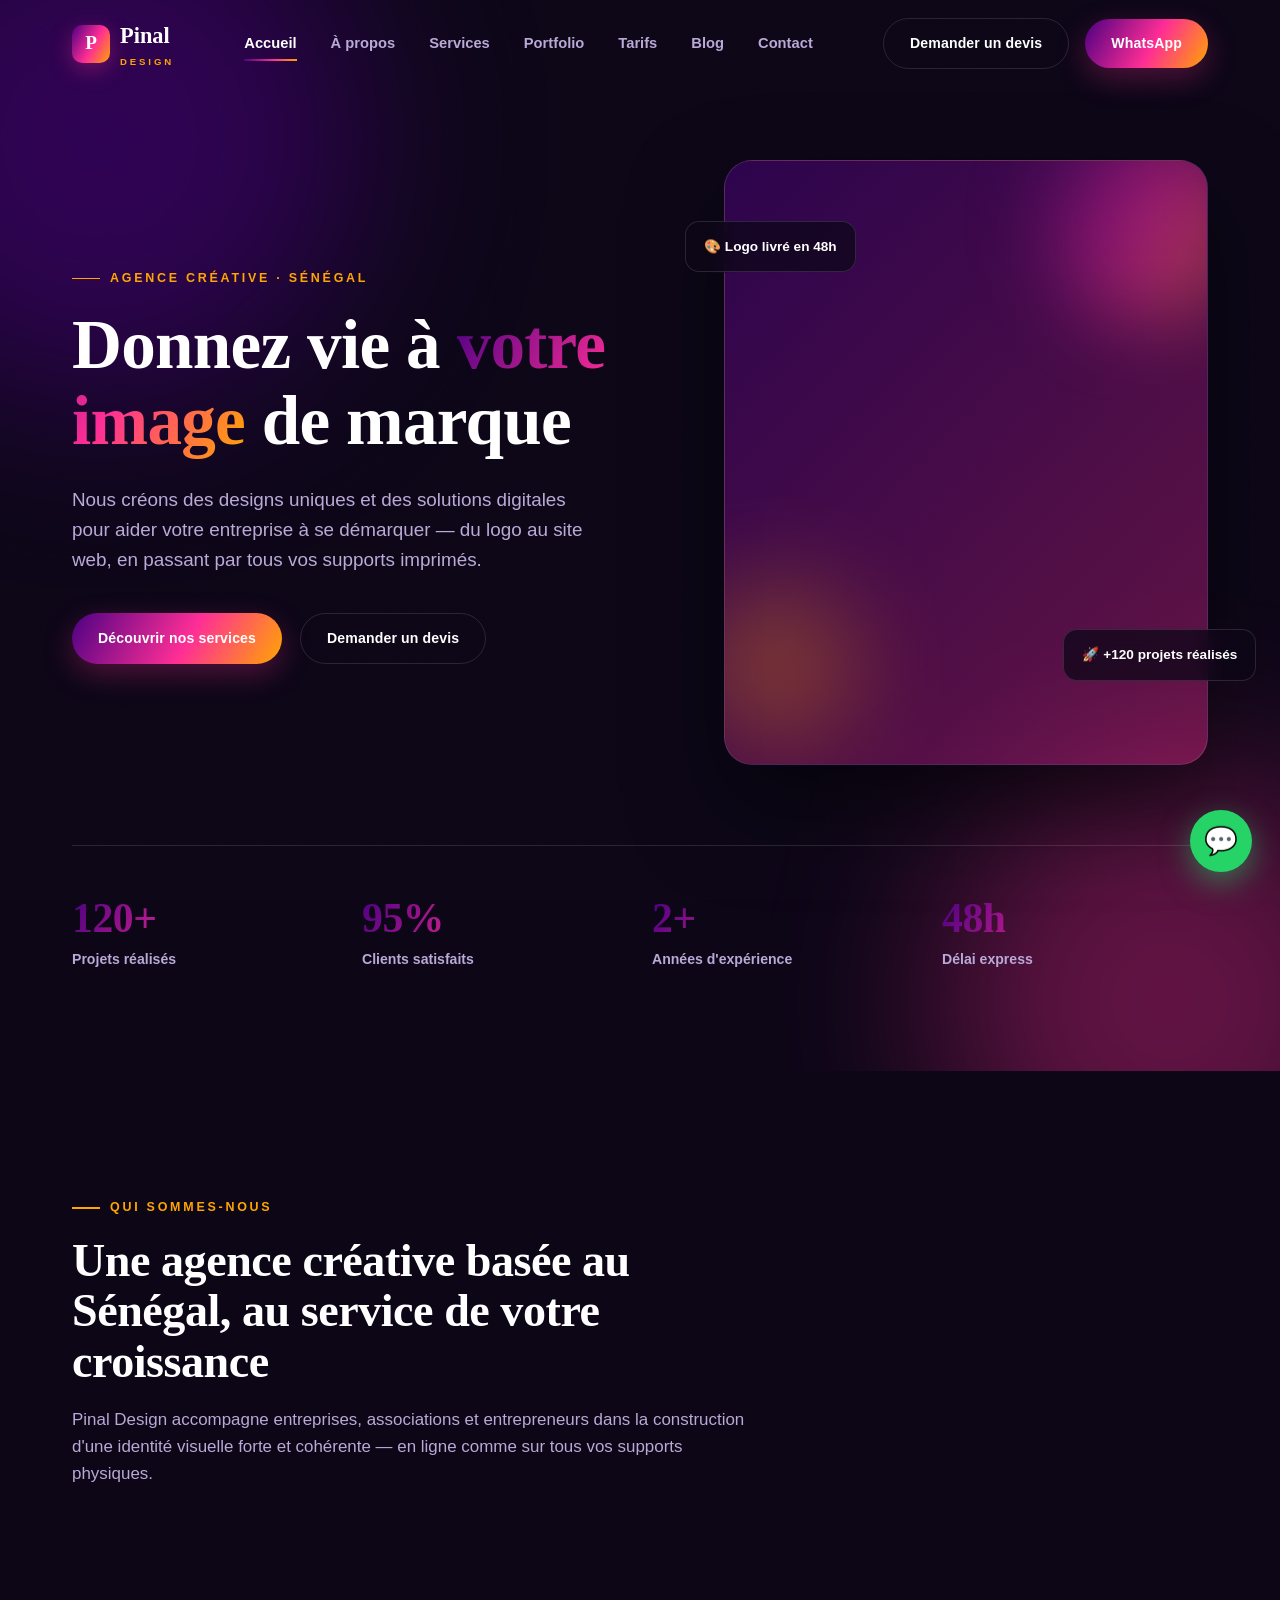
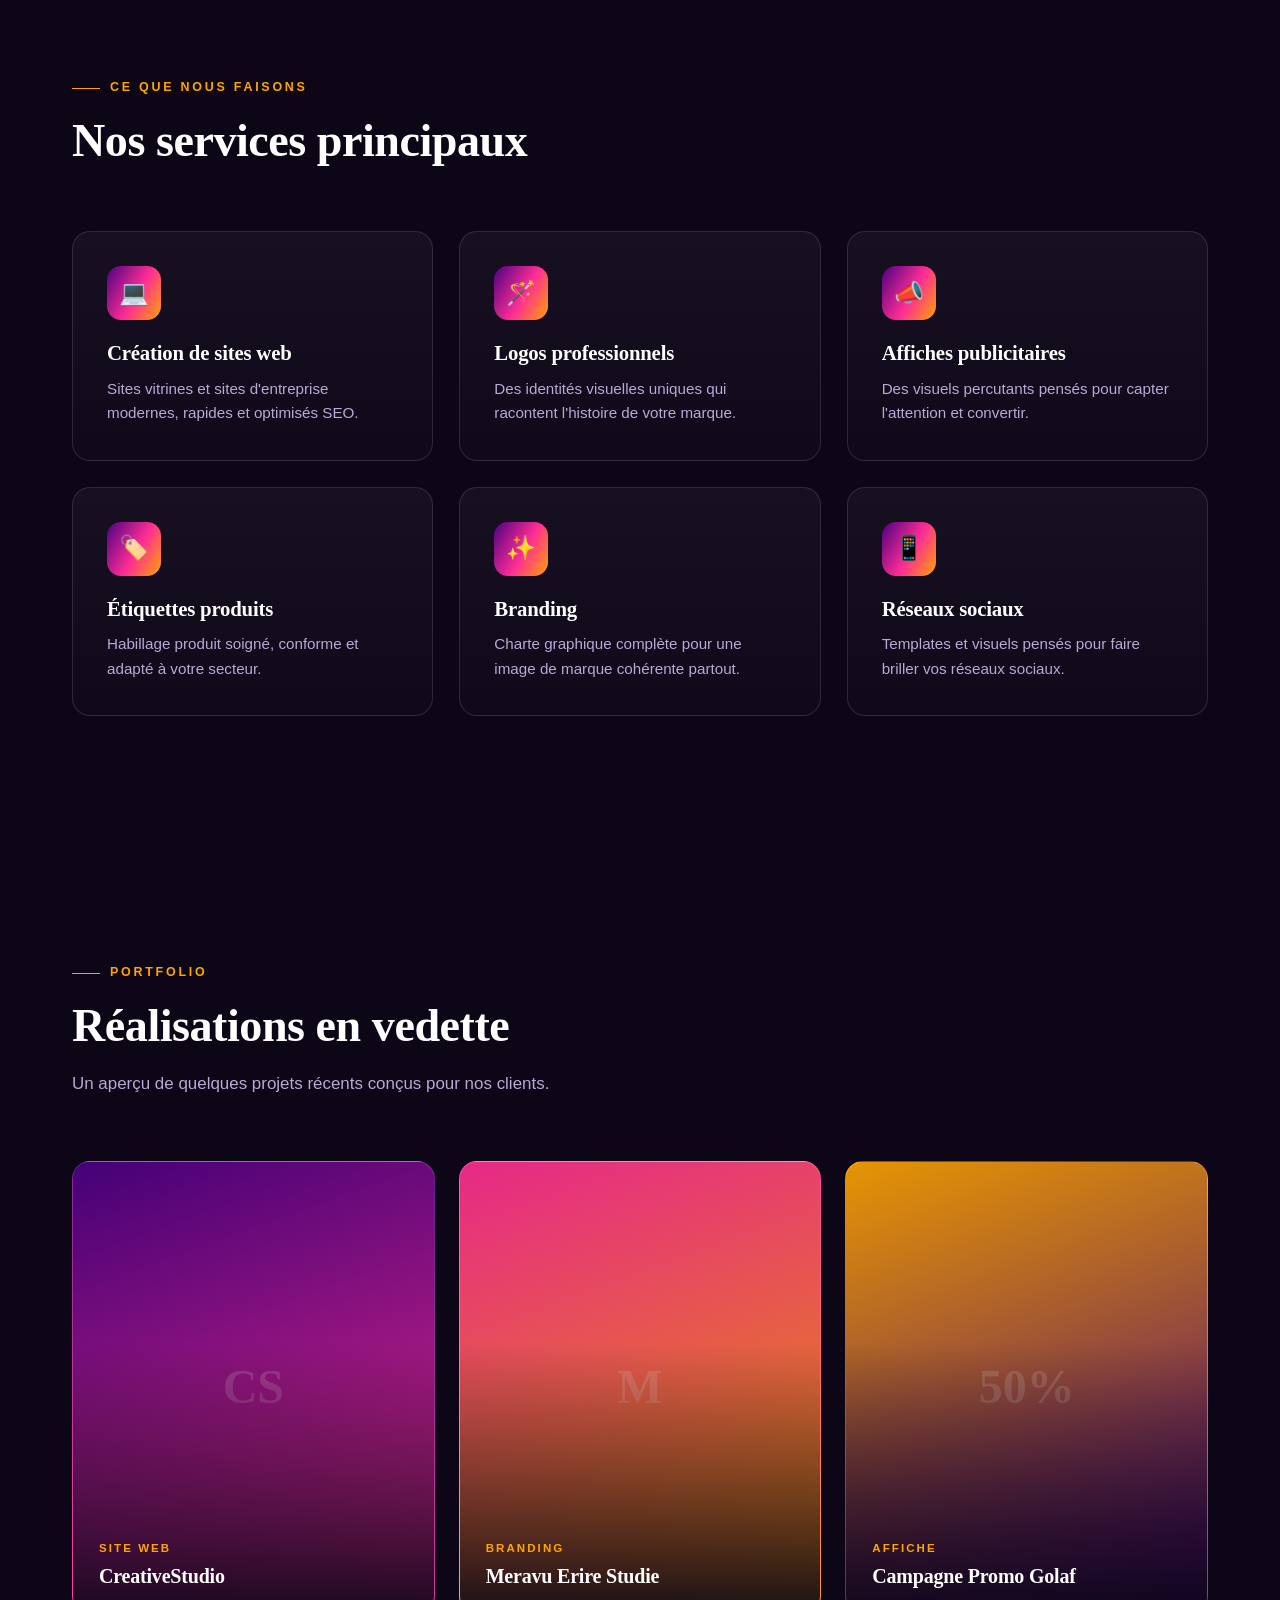
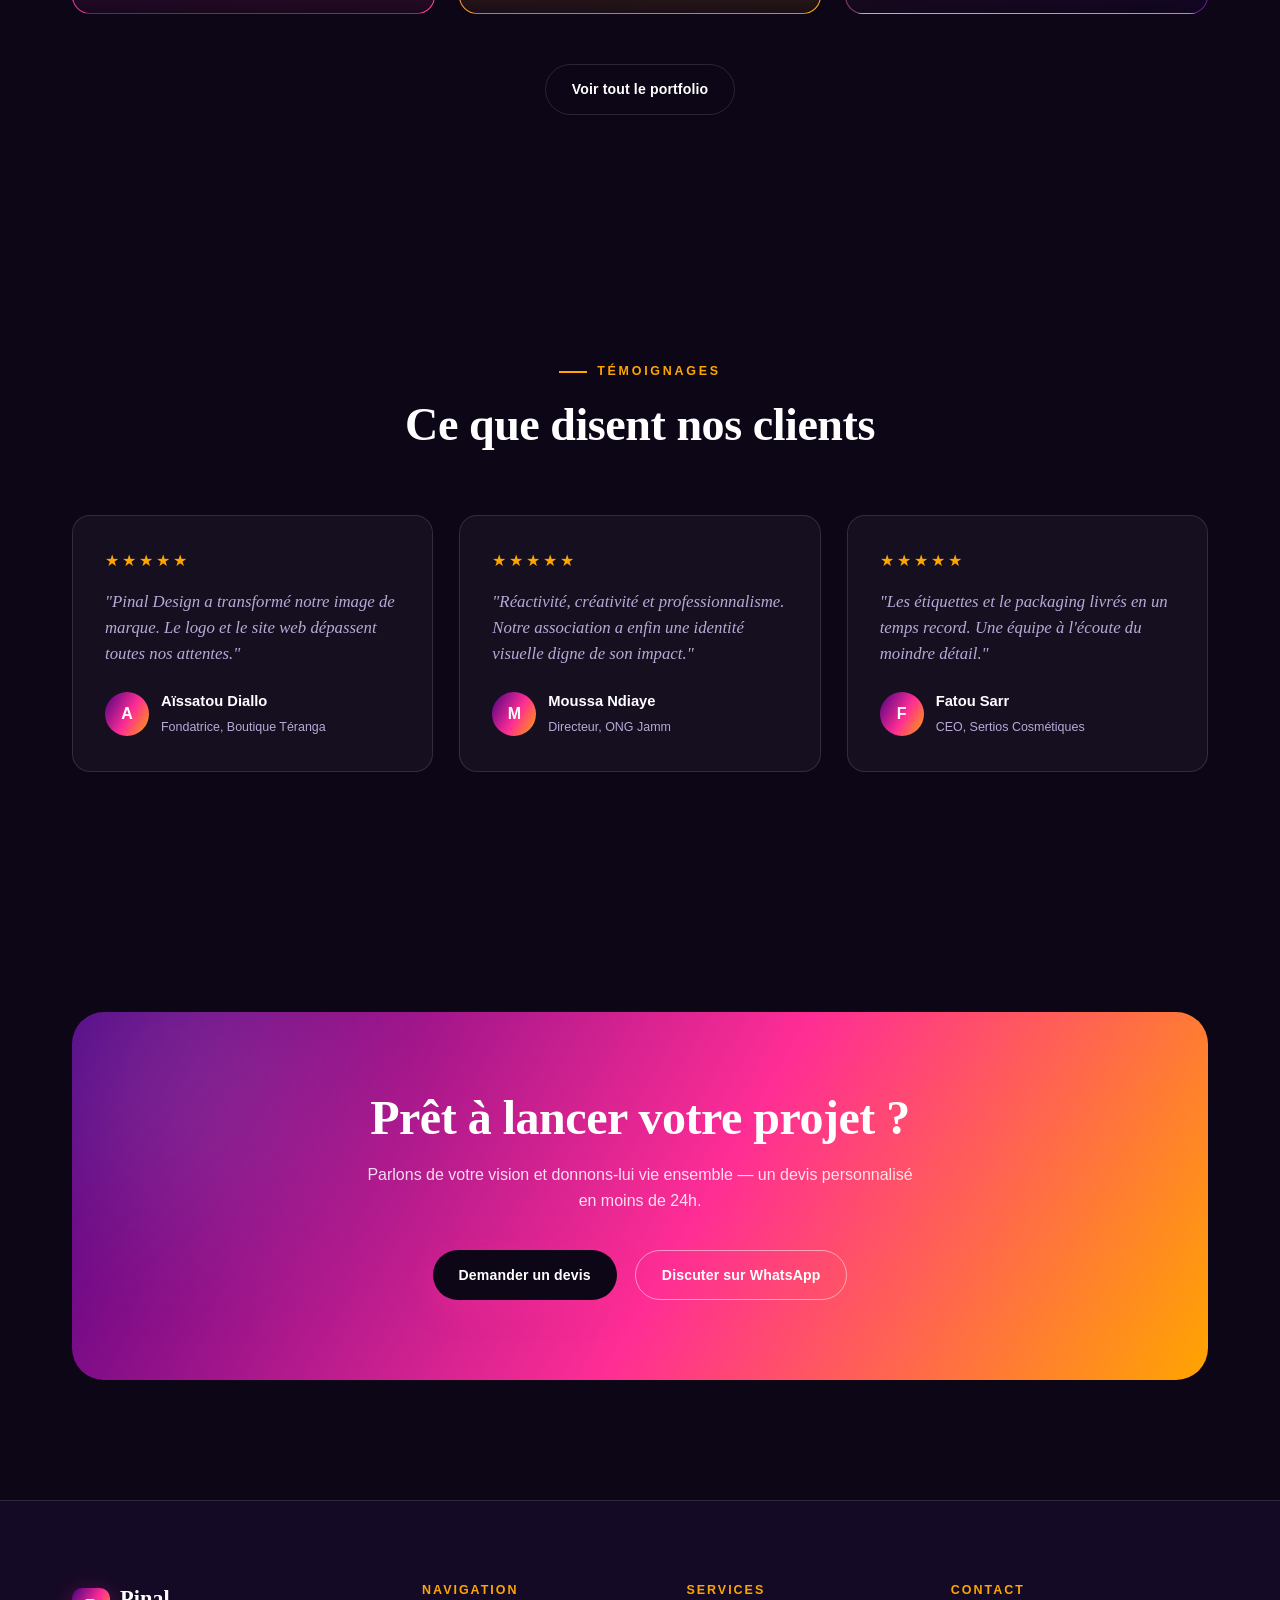
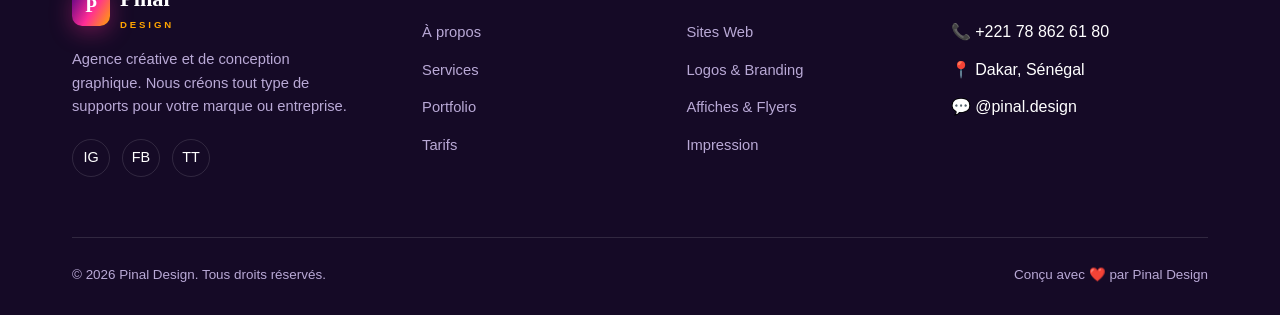
==== commit 8b96c0ff: "Update index.html" ====
--- a/index.html
+++ b/index.html
@@ -60,20 +60,7 @@
 a{ color:inherit; text-decoration:none; }
 ul{ list-style:none; }
 button{ font-family:inherit; cursor:pointer; border:none; background:none; color:inherit; }
-    .brand {
-  display: flex;
-  align-items: center;
-  gap: 10px;
-  text-decoration: none;
-}
-
-.logo {
-  width: 50px;
-  height: 50px;
-  object-fit: contain;
-}
-
-.container{
+ .container{
   max-width: var(--container);
   margin:0 auto;
   padding: 0 32px;
@@ -599,10 +586,9 @@
 <header class="navbar">
   <div class="container nav-inner">
     <a href="index.html" class="brand">
-      <img src="images/logo.jpg" alt="Pinal Design Logo" class="logo">
+      <span class="mark">P</span>
       <span>Pinal<span class="sub">DESIGN</span></span>
     </a>
-  </div>
     <nav class="nav-links">
       <a href="index.html" class="active">Accueil</a>
       <a href="about.html">À propos</a>
